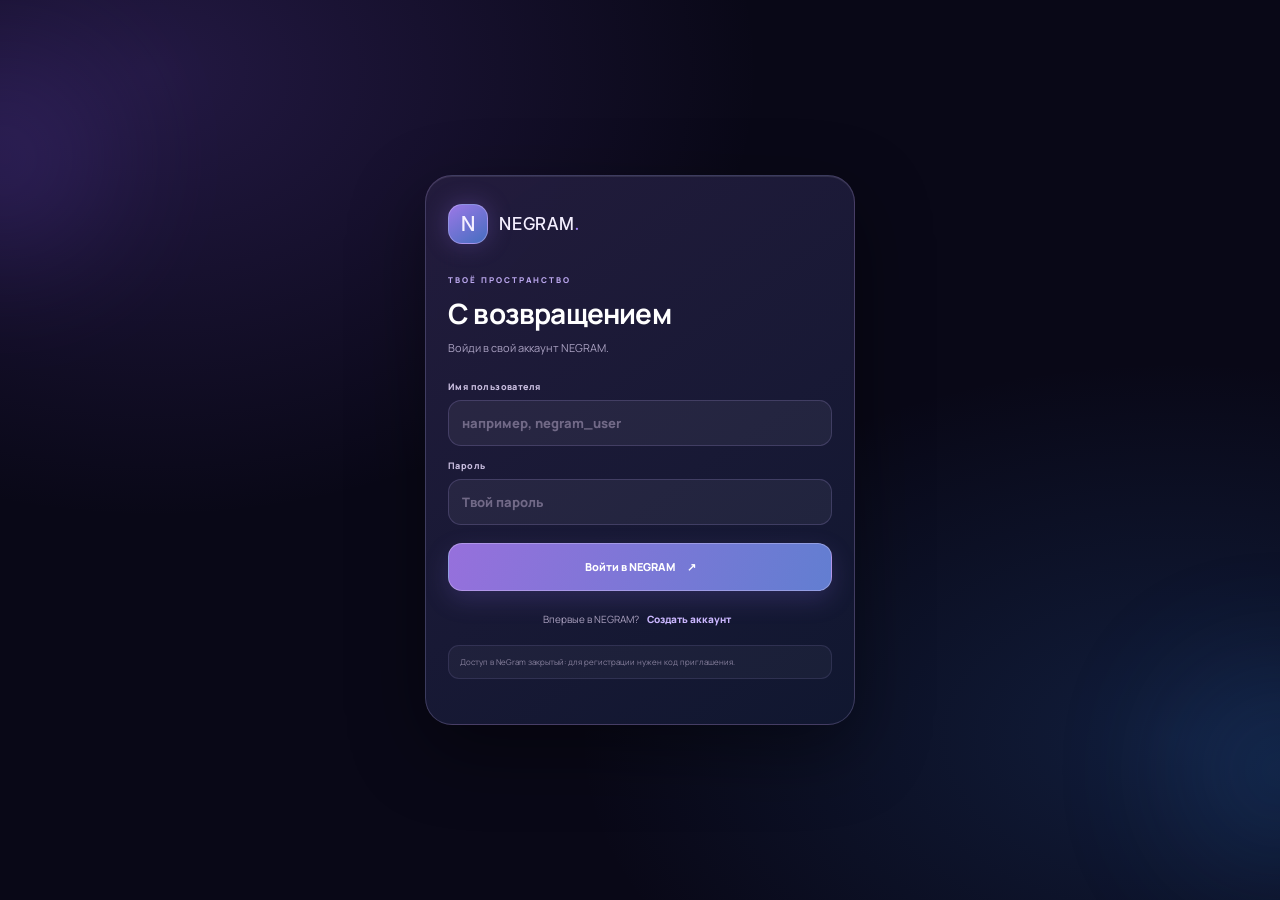
==== index.html @ ee0e38f4 "Add files via upload" ====
<!doctype html>
<html lang="ru">
<head>
  <meta charset="utf-8">
  <meta name="viewport" content="width=device-width,initial-scale=1,viewport-fit=cover">
  <meta name="theme-color" content="#090817">
  <meta name="apple-mobile-web-app-capable" content="yes">
  <meta name="apple-mobile-web-app-status-bar-style" content="black-translucent">
  <meta name="apple-mobile-web-app-title" content="NEGRAM">
  <meta name="description" content="NEGRAM — твоё пространство для общения">
  <link rel="manifest" href="manifest.json">
  <link rel="icon" href="icon.svg" type="image/svg+xml">
  <link rel="apple-touch-icon" href="apple-touch-icon.png">
  <link rel="stylesheet" href="style.css">
  <title>NEGRAM</title>
</head>
<body>
  <div class="ambient ambient-one"></div><div class="ambient ambient-two"></div>
  <section class="auth-screen" id="auth-screen" aria-label="Вход в NEGRAM">
    <div class="auth-glow auth-glow-a"></div><div class="auth-glow auth-glow-b"></div>
    <div class="auth-card">
      <div class="auth-brand"><span class="auth-brand-mark">N</span><span>NEGRAM<span class="brand-dot">.</span></span></div>
      <p class="eyebrow">ТВОЁ ПРОСТРАНСТВО</p>
      <h1 id="auth-title">С возвращением</h1>
      <p class="auth-subtitle" id="auth-subtitle">Войди в свой аккаунт NEGRAM.</p>
      <form id="login-form" class="auth-form">
        <label>Имя пользователя<input id="login-username" autocomplete="username" autocapitalize="none" placeholder="например, negram_user" required></label>
        <label>Пароль<input id="login-password" type="password" autocomplete="current-password" placeholder="Твой пароль" required></label>
        <button class="auth-submit" type="submit">Войти в NEGRAM <span>↗</span></button>
      </form>
      <form id="register-form" class="auth-form" hidden>
        <label>Как тебя называть<input id="register-name" maxlength="32" autocomplete="name" placeholder="Имя" required></label>
        <label>Имя пользователя<input id="register-username" maxlength="24" autocomplete="username" autocapitalize="none" placeholder="латиница, цифры и _" required></label>
        <label>Придумай пароль<input id="register-password" type="password" minlength="8" autocomplete="new-password" placeholder="Минимум 8 символов" required></label>
        <label>Код приглашения<input id="register-invite" type="password" autocomplete="off" placeholder="Код от администратора" required></label>
        <button class="auth-submit" type="submit">Создать аккаунт <span>✦</span></button>
      </form>
      <p class="auth-switch" id="auth-switch-text">Впервые в NEGRAM? <button type="button" id="show-register">Создать аккаунт</button></p>
      <p class="auth-local-note">Доступ в NeGram закрытый: для регистрации нужен код приглашения.</p>
      <p class="auth-error" id="auth-error" role="alert" aria-live="polite"></p>
    </div>
  </section>
  <div class="app-shell">
    <header class="topbar">
      <button class="brand" data-page="chats" aria-label="На главную">
        <span class="brand-mark"><svg viewBox="0 0 40 40" aria-hidden="true"><path d="M20.5 10.2c-1.8-3.2-.2-6.1 3.2-7.1-.2 3.2-1.1 5.5-3.2 7.1Z"/><path d="M21 11.5c-5.7-4.2-13.1-.5-13.1 8.1 0 8.1 5.3 16 11.1 16 2.1 0 3.1-1.3 5.2-1.3s3.1 1.3 5.1 1.3c5.7 0 10.4-8.2 10.4-15.5 0-7.7-6.3-11.9-12.4-8.9-2.2 1.1-3.8 1.2-6.3.3Z" transform="translate(-2 -1) scale(.95)"/></svg></span>
        <span class="brand-word">NEGRAM<span class="brand-dot">.</span></span>
      </button>
      <div class="top-actions"><span class="demo-label"><i></i> ЛИЧНОЕ ПРОСТРАНСТВО</span><button class="avatar-mini" data-page="profile" aria-label="Профиль">У</button></div>
    </header>

    <main id="main-content">
      <section class="page active" id="page-chats">
        <div class="page-heading"><div><p class="eyebrow">ТВОЁ ПРОСТРАНСТВО</p><h1>Сообщения<span class="heading-spark">✦</span></h1><p class="subheading">Твои разговоры. Твои правила.</p></div><button class="icon-button" id="new-chat" aria-label="Новый чат">＋</button></div>
        <div class="search-wrap"><span>⌕</span><input id="search-input" type="search" placeholder="Поиск по чатам" autocomplete="off"></div>
        <div class="section-line"><span>ЗАКРЕПЛЁННОЕ</span><span class="line"></span><span class="tiny-count">02</span></div>
        <button class="chat-card" id="open-demo-chat">
          <div class="chat-avatar avatar-orbit"><span>✦</span><b class="online-dot"></b></div>
          <div class="chat-info"><div class="chat-title-row"><strong>Тестовый чат</strong><time id="last-time">сейчас</time></div><p id="last-preview">Здесь появятся твои сообщения</p><div class="chat-meta"><span class="secure-mark">◇ ЛОКАЛЬНЫЙ ЧАТ</span><span class="unread-pill">DEMO</span></div></div>
          <span class="chevron">›</span>
        </button>
        <button class="chat-card second-chat" id="open-demo-chat-2"><div class="chat-avatar avatar-orbit second-avatar"><span>✧</span><b class="online-dot"></b></div><div class="chat-info"><div class="chat-title-row"><strong>Тестовый чат 2</strong><time id="last-time-2">сейчас</time></div><p id="last-preview-2">Чат для проверки пересылки</p><div class="chat-meta"><span class="secure-mark">◇ ЛОКАЛЬНЫЙ ЧАТ</span><span class="unread-pill">DEMO 02</span></div></div><span class="chevron">›</span></button>
        <div class="empty-space"><div class="empty-orb"><span>✧</span></div><h3>Твоё пространство начинается здесь</h3><p>Здесь два тестовых диалога. Проверь сообщения и пересылку между ними.</p><button class="text-action" id="empty-open">Открыть тестовый чат <span>↗</span></button></div>
      </section>

      <section class="page" id="page-chat">
        <div class="chat-top"><button class="back-button" data-page="chats">‹</button><div class="chat-avatar small avatar-orbit"><span>✦</span><b class="online-dot"></b></div><div class="chat-top-info"><strong>Тестовый чат</strong><span><i class="online-dot tiny"></i> только на этом устройстве</span></div><button class="composer-tool ai-chat-button" id="ne-ai-button" type="button">NE AI</button><button class="icon-button small-icon" id="chat-options">•••</button></div>
        <div class="chat-notice"><span>◇</span> Это личное демо. Сообщения сохраняются только на этом iPhone.</div>
        <div class="messages-area" id="messages-area"><div class="day-divider"><span>СЕГОДНЯ</span></div><div class="welcome-message"><div class="welcome-symbol">N</div><strong>Добро пожаловать в NEGRAM</strong><p>Это твой тестовый чат. Напиши что-нибудь внизу — сообщение появится здесь.</p></div></div>
        <div class="inline-sticker-tray" id="inline-sticker-tray" hidden><div class="inline-tray-head"><strong>Стикеры NEGRAM</strong><button type="button" id="open-sticker-gallery">Все стикеры ↗</button></div><div class="inline-sticker-list" id="inline-sticker-list"></div></div>
        <div class="voice-tools" id="voice-tools" hidden><div class="voice-tool-title">ГОЛОСОВОЙ ЭФФЕКТ</div><div class="voice-presets"><button type="button" class="voice-preset active" data-voice="autotune">✨ AutoTune Pop</button><button type="button" class="voice-preset" data-voice="natural">Естественный</button><button type="button" class="voice-preset" data-voice="deep">Deep</button><button type="button" class="voice-preset" data-voice="robot">Robot</button></div><small>AutoTune Pop — демонстрационный эффект обработки голоса.</small></div>
        <form class="composer" id="message-form"><button type="button" class="attach-button" id="attach-button" aria-label="Фото или видео">＋</button><input id="media-input" type="file" accept="image/*,video/*" multiple hidden><button type="button" class="composer-tool" id="sticker-toggle" aria-label="Стикеры">✧</button><input id="message-input" maxlength="1000" placeholder="Сообщение…" autocomplete="off"><button type="button" class="composer-tool video-circle-button" id="video-circle-button" aria-label="Записать видеокружок">◉</button><button type="button" class="composer-tool mic-tool" id="voice-button" aria-label="Записать голосовое">●</button><button class="send-button" type="submit" aria-label="Отправить">↑</button></form>
      </section>

      <section class="page" id="page-profile">
        <div class="page-heading"><div><p class="eyebrow">ТВОЯ ЛИЧНОСТЬ</p><h1>Профиль</h1><p class="subheading">Твоё имя. Твои правила.</p></div><button class="icon-button" data-page="settings">⚙</button></div>
        <div class="profile-card"><div class="profile-cover" id="profile-cover"><div class="cover-orbit orbit-a"></div><div class="cover-orbit orbit-b"></div><span class="cover-word">NEGRAM</span></div><div class="profile-main"><div class="profile-avatar" id="profile-avatar">У<span class="avatar-glint"></span></div><div class="profile-name-row"><div><h2 id="profile-display-name">Пользователь</h2><p id="profile-username">@the_ugly_smile</p></div><span class="profile-badge">✦ OWNER</span></div><p class="profile-bio">Моё пространство. Мои правила.</p><div class="profile-stats"><div><strong>01</strong><span>ДИАЛОГ</span></div><div><strong>∞</strong><span>ИДЕИ</span></div><div><strong>01</strong><span>УСТРОЙСТВО</span></div></div></div></div>
        <div class="section-line"><span>АККАУНТ</span><span class="line"></span></div>
        <div class="profile-edit-card">
          <div class="profile-edit-head"><strong>Оформление профиля</strong><small>Фото и обложка твоего пространства</small></div>
          <div class="profile-edit-actions"><button type="button" id="change-avatar">Изменить фото профиля</button><button type="button" id="change-cover">Изменить обложку</button></div>
          <input type="file" id="avatar-file" accept="image/*" hidden><input type="file" id="cover-file" accept="image/*" hidden>
        </div>
        <div class="settings-list"><button class="setting-row" data-page="settings"><span class="setting-icon violet">◈</span><span><strong>Настройки профиля</strong><small>Имя, описание и оформление</small></span><b>›</b></button><button class="setting-row" data-page="bubbles"><span class="setting-icon blue">▱</span><span><strong>Пузыри сообщений</strong><small>Выбери стиль переписки</small></span><b>›</b></button></div>
        <button class="premium-shortcut" data-page="premium"><span class="premium-shortcut-icon">✦</span><span><strong>NEGRAM Premium</strong><small>Эксклюзивное оформление и возможности</small></span><b>›</b></button>
      </section>

      <section class="page" id="page-stickers">
        <div class="page-heading"><div><p class="eyebrow">ЭМОЦИИ БЕЗ СЛОВ</p><h1>NEGRAM эмоции</h1><p class="subheading">Наши собственные живые персонажи.</p></div><span class="sticker-count">01 / 08</span></div>
        <div class="sticker-feature sticker-feature-live"><div class="sticker-feature-orb"><span class="feature-spark">✦</span><span class="feature-face">N</span></div><div><span class="eyebrow">NEGRAM STUDIO · SERIES 01</span><h2>Маленькие эмоции. Большой характер.</h2><p>Нажми на стикер, чтобы отправить его в тестовый чат. Это оригинальные персонажи NEGRAM.</p></div></div>
        <div class="sticker-toolbar"><span>КОЛЛЕКЦИЯ · 20 СТИКЕРОВ</span><span class="live-indicator"><i></i> АНИМАЦИЯ</span></div>
        <div class="sticker-collection" id="sticker-collection">
          <button class="sticker-card" data-sticker="pulse"><span class="sticker-art art-pulse"><svg viewBox="0 0 120 120" aria-hidden="true"><defs><radialGradient id="gPulse" cx="32%" cy="24%"><stop stop-color="#f4eaff"/><stop offset=".35" stop-color="#bd9aff"/><stop offset="1" stop-color="#6245d7"/></radialGradient></defs><circle cx="60" cy="61" r="43" fill="url(#gPulse)"/><path d="M28 48Q38 17 72 22" fill="none" stroke="#fff" stroke-opacity=".65" stroke-width="5" stroke-linecap="round"/><ellipse cx="46" cy="58" rx="5" ry="7" fill="#211743"/><ellipse cx="74" cy="58" rx="5" ry="7" fill="#211743"/><path d="M47 76Q60 88 74 75" fill="none" stroke="#34205e" stroke-width="4" stroke-linecap="round"/><path d="M20 32l5-8m70 11 7-6" stroke="#d8c4ff" stroke-width="3" stroke-linecap="round"/></svg></span><strong>Пульс</strong><small>Радость</small></button>
          <button class="sticker-card" data-sticker="wisp"><span class="sticker-art art-wisp"><svg viewBox="0 0 120 120" aria-hidden="true"><defs><linearGradient id="gWisp" x2=".9" y2="1"><stop stop-color="#fff"/><stop offset=".55" stop-color="#c9c2ff"/><stop offset="1" stop-color="#7b8eff"/></linearGradient></defs><path d="M60 18C38 18 27 37 29 62l-4 28q10-8 18 0 9-11 18 0 9-11 18 0 8-8 16 0l-4-28C93 37 82 18 60 18Z" fill="url(#gWisp)" stroke="#fff" stroke-opacity=".8" stroke-width="2"/><ellipse cx="48" cy="58" rx="4" ry="7" fill="#35305d"/><ellipse cx="71" cy="58" rx="4" ry="7" fill="#35305d"/><path d="M51 72q9 8 18 0" fill="none" stroke="#625a9b" stroke-width="3" stroke-linecap="round"/><circle cx="90" cy="28" r="5" fill="#b7a5ff"/></svg></span><strong>Висп</strong><small>Привет</small></button>
          <button class="sticker-card" data-sticker="prism"><span class="sticker-art art-prism"><svg viewBox="0 0 120 120" aria-hidden="true"><defs><linearGradient id="gPrism" x1="0" y1="0" x2="1" y2="1"><stop stop-color="#f5edff"/><stop offset=".4" stop-color="#a98cff"/><stop offset="1" stop-color="#4c8fe8"/></linearGradient></defs><path d="M60 12 98 42 84 91 36 98 17 51Z" fill="url(#gPrism)" stroke="#fff" stroke-opacity=".75" stroke-width="2"/><path d="m60 12 2 77M17 51l45 38 36-47M36 98l26-9" fill="none" stroke="#fff" stroke-opacity=".45" stroke-width="2"/><circle cx="48" cy="57" r="3.5" fill="#28214b"/><circle cx="71" cy="57" r="3.5" fill="#28214b"/><path d="M52 71q8 7 16 0" fill="none" stroke="#3a2c70" stroke-width="3" stroke-linecap="round"/></svg></span><strong>Призма</strong><small>Вау!</small></button>
          <button class="sticker-card" data-sticker="orbit"><span class="sticker-art art-orbit"><svg viewBox="0 0 120 120" aria-hidden="true"><defs><radialGradient id="gOrbit"><stop stop-color="#9eeaff"/><stop offset=".7" stop-color="#477fe0"/><stop offset="1" stop-color="#293a92"/></radialGradient></defs><ellipse cx="60" cy="62" rx="51" ry="19" transform="rotate(-27 60 62)" fill="none" stroke="#c4eaff" stroke-width="5"/><circle cx="60" cy="60" r="31" fill="url(#gOrbit)"/><ellipse cx="49" cy="58" rx="5" ry="7" fill="#102653"/><ellipse cx="70" cy="58" rx="5" ry="7" fill="#102653"/><path d="M49 73q11 9 22 0" fill="none" stroke="#102653" stroke-width="3.5" stroke-linecap="round"/><circle cx="98" cy="31" r="5" fill="#e1f7ff"/></svg></span><strong>Орбит</strong><small>Космос</small></button>
          <button class="sticker-card" data-sticker="heart"><span class="sticker-art art-heart"><svg viewBox="0 0 120 120" aria-hidden="true"><defs><linearGradient id="gHeart" x1="0" y1="0" x2=".9" y2="1"><stop stop-color="#ffd9f1"/><stop offset=".5" stop-color="#f28bc9"/><stop offset="1" stop-color="#9d54ce"/></linearGradient></defs><path d="M60 98S15 69 19 42C23 17 51 18 60 39 72 15 100 21 102 44c2 25-42 54-42 54Z" fill="url(#gHeart)" stroke="#ffe9f8" stroke-width="2"/><ellipse cx="47" cy="54" rx="4" ry="6" fill="#58224f"/><ellipse cx="72" cy="54" rx="4" ry="6" fill="#58224f"/><path d="M51 68q9 8 18 0" fill="none" stroke="#7b2c69" stroke-width="3" stroke-linecap="round"/><path d="m30 25 4-7m55 7 5-7" stroke="#ffe7f6" stroke-width="3" stroke-linecap="round"/></svg></span><strong>Люми</strong><small>Люблю</small></button>
          <button class="sticker-card" data-sticker="alien"><span class="sticker-art art-alien"><svg viewBox="0 0 120 120" aria-hidden="true"><defs><linearGradient id="gAlien" x2=".9" y2="1"><stop stop-color="#d8ffcc"/><stop offset=".55" stop-color="#76d9b5"/><stop offset="1" stop-color="#398eaa"/></linearGradient></defs><path d="M60 15C34 15 23 36 29 70c4 23 18 35 31 35s28-13 32-35C98 36 86 15 60 15Z" fill="url(#gAlien)" stroke="#d9fff0" stroke-width="2"/><ellipse cx="45" cy="58" rx="9" ry="13" transform="rotate(18 45 58)" fill="#183b4a"/><ellipse cx="75" cy="58" rx="9" ry="13" transform="rotate(-18 75 58)" fill="#183b4a"/><circle cx="48" cy="54" r="3" fill="#fff"/><circle cx="78" cy="54" r="3" fill="#fff"/><path d="M52 82q8 5 16 0" fill="none" stroke="#236b72" stroke-width="3" stroke-linecap="round"/><path d="M31 28 20 17m69 11 11-11" stroke="#9bf1d5" stroke-width="4" stroke-linecap="round"/></svg></span><strong>Зип</strong><small>Удивление</small></button>
          <button class="sticker-card" data-sticker="moon"><span class="sticker-art art-moon"><svg viewBox="0 0 120 120" aria-hidden="true"><defs><linearGradient id="gMoon" x2=".8" y2="1"><stop stop-color="#fff4c8"/><stop offset=".65" stop-color="#d6baff"/><stop offset="1" stop-color="#8272d5"/></linearGradient></defs><path d="M84 19C54 26 43 59 58 82c9 14 25 20 42 15C85 117 46 111 29 83 8 49 35 10 70 13c5 0 10 2 14 6Z" fill="url(#gMoon)"/><circle cx="60" cy="58" r="3" fill="#534477"/><circle cx="75" cy="58" r="3" fill="#534477"/><path d="M62 70q7 5 13 0" fill="none" stroke="#6d5a91" stroke-width="3" stroke-linecap="round"/><path d="m25 26 3-7m-9 16-7-3" stroke="#fff0bd" stroke-width="3" stroke-linecap="round"/></svg></span><strong>Луна</strong><small>Спокойствие</small></button>
          <button class="sticker-card" data-sticker="spark"><span class="sticker-art art-spark"><svg viewBox="0 0 120 120" aria-hidden="true"><defs><linearGradient id="gSpark" x2=".8" y2="1"><stop stop-color="#fff5bc"/><stop offset=".45" stop-color="#ffc66f"/><stop offset="1" stop-color="#ff7fba"/></linearGradient></defs><path d="M60 8 72 43 108 31 84 60 108 88 72 77 60 112 48 77 12 88 36 60 12 31 48 43Z" fill="url(#gSpark)" stroke="#fff0d6" stroke-width="2"/><circle cx="49" cy="57" r="3.5" fill="#70416c"/><circle cx="71" cy="57" r="3.5" fill="#70416c"/><path d="M51 70q9 8 18 0" fill="none" stroke="#8c4c69" stroke-width="3" stroke-linecap="round"/></svg></span><strong>Искра</strong><small>Ура!</small></button>
          <button class="sticker-card extra-sticker" data-sticker="fox"><span class="sticker-art extra-art fox-art">🦊</span><strong>Фокс</strong><small>Хитрость</small></button>
          <button class="sticker-card extra-sticker" data-sticker="cat"><span class="sticker-art extra-art cat-art">🐈‍⬛</span><strong>Нокс</strong><small>Настроение</small></button>
          <button class="sticker-card extra-sticker" data-sticker="dragon"><span class="sticker-art extra-art dragon-art">🐉</span><strong>Драко</strong><small>Огонь</small></button>
          <button class="sticker-card extra-sticker" data-sticker="robot"><span class="sticker-art extra-art robot-art">🤖</span><strong>Бип</strong><small>Загрузка</small></button>
          <button class="sticker-card extra-sticker" data-sticker="capy"> <span class="sticker-art extra-art capy-art">🦫</span><strong>Капи</strong><small>Спокойствие</small></button>
          <button class="sticker-card extra-sticker" data-sticker="frog"><span class="sticker-art extra-art frog-art">🐸</span><strong>Квак</strong><small>Окей</small></button>
          <button class="sticker-card extra-sticker" data-sticker="penguin"><span class="sticker-art extra-art penguin-art">🐧</span><strong>Пин</strong><small>Холодок</small></button>
          <button class="sticker-card extra-sticker" data-sticker="rocket"><span class="sticker-art extra-art rocket-art">🚀</span><strong>Рокет</strong><small>Погнали</small></button>
          <button class="sticker-card extra-sticker" data-sticker="planet"><span class="sticker-art extra-art planet-art">🪐</span><strong>Сатурн</strong><small>Орбита</small></button>
          <button class="sticker-card extra-sticker" data-sticker="mushroom"><span class="sticker-art extra-art mushroom-art">🍄</span><strong>Шрум</strong><small>Магия</small></button>
          <button class="sticker-card extra-sticker" data-sticker="lightning"><span class="sticker-art extra-art lightning-art">⚡</span><strong>Заряд</strong><small>Энергия</small></button>
          <button class="sticker-card extra-sticker" data-sticker="trophy"><span class="sticker-art extra-art trophy-art">🏆</span><strong>Топ</strong><small>Победа</small></button>

        </div>
        <p class="sticker-hint">Нажми на персонажа — он отправится в твой тестовый чат. Анимация работает прямо в NEGRAM.</p>
        <div class="sticker-studio-card"><div><span class="eyebrow">NEGRAM STICKER LAB · PREMIUM</span><h2>Создай свой стикер</h2><p>Загрузи фото, добавь подпись и сохрани в личную коллекцию.</p></div><button class="studio-add" id="studio-add">＋ Добавить</button><input id="sticker-photo-input" type="file" accept="image/*" hidden><div class="sticker-editor" id="sticker-editor" hidden><img id="sticker-source-preview" alt="Предпросмотр стикера"><input id="sticker-caption" maxlength="28" placeholder="Текст на стикере"><div class="editor-actions"><button id="sticker-cancel" type="button">Отмена</button><button id="sticker-save" type="button">Сохранить</button></div></div><div class="my-stickers" id="my-stickers"><span class="my-stickers-empty">Твои стикеры появятся здесь</span></div></div>
      </section>

      <section class="page" id="page-bubbles">
        <div class="page-heading"><div><p class="eyebrow">ПЕРСОНАЛИЗАЦИЯ</p><h1>Пузыри</h1><p class="subheading">Выбери настроение переписки.</p></div><button class="icon-button" data-page="profile">‹</button></div>
        <div class="bubble-preview"><span class="preview-label">ПРЕДПРОСМОТР</span><div class="preview-bubble incoming">Привет! Это NEGRAM ✦</div><div class="preview-bubble outgoing" id="bubble-preview-out">Выглядит отлично!</div><span class="preview-time">19:42 · прочитано</span></div>
        <div class="section-line"><span>СТИЛЬ СООБЩЕНИЙ</span><span class="line"></span></div>
        <div class="bubble-options" id="bubble-options">
          <button class="bubble-option selected" data-style="glass"><span class="bubble-swatch swatch-glass"></span><span><strong>Crystal Glass</strong><small>Стеклянный блеск</small></span><i>✓</i></button>
          <button class="bubble-option" data-style="violet"><span class="bubble-swatch swatch-violet"></span><span><strong>Violet Dream</strong><small>Мягкий фиолетовый</small></span><i>✓</i></button>
          <button class="bubble-option" data-style="blue"><span class="bubble-swatch swatch-blue"></span><span><strong>Blue Chrome</strong><small>Холодный синий</small></span><i>✓</i></button>
          <button class="bubble-option" data-style="dark"><span class="bubble-swatch swatch-dark"></span><span><strong>Midnight</strong><small>Тёмный минимализм</small></span><i>✓</i></button>
          <button class="bubble-option" data-style="holo"><span class="bubble-swatch swatch-holo"></span><span><strong>Hologram</strong><small>Переливающийся голографик</small></span><i>✓</i></button>
          <button class="bubble-option" data-style="chrome"><span class="bubble-swatch swatch-chrome"></span><span><strong>Liquid Chrome</strong><small>Жидкий серебристый металл</small></span><i>✓</i></button>
          <button class="bubble-option" data-style="neon"><span class="bubble-swatch swatch-neon"></span><span><strong>Neon Pulse</strong><small>Яркое неоновое свечение</small></span><i>✓</i></button>
          <button class="bubble-option" data-style="rose"><span class="bubble-swatch swatch-rose"></span><span><strong>Rose Quartz</strong><small>Розовый кристалл</small></span><i>✓</i></button>
          <button class="bubble-option" data-style="mint"><span class="bubble-swatch swatch-mint"></span><span><strong>Mint Ice</strong><small>Холодная мятная глубина</small></span><i>✓</i></button>
          <button class="bubble-option" data-style="sunset"><span class="bubble-swatch swatch-sunset"></span><span><strong>Solar Flare</strong><small>Тёплый закатный градиент</small></span><i>✓</i></button>
          <button class="bubble-option" data-style="carbon"><span class="bubble-swatch swatch-carbon"></span><span><strong>Carbon</strong><small>Графитовый минимализм</small></span><i>✓</i></button>
          <button class="bubble-option" data-style="crystal"><span class="bubble-swatch swatch-crystal"></span><span><strong>Prism Crystal</strong><small>Гранёный фиолетово-синий кристалл</small></span><i>✓</i></button>
        </div>
      </section>

      <section class="page" id="page-themes">
        <div class="page-heading"><div><p class="eyebrow">АТМОСФЕРА NEGRAM</p><h1>Темы</h1><p class="subheading">Меняй настроение всего приложения.</p></div><button class="icon-button" data-page="settings">‹</button></div>
        <div class="theme-grid">
          <button class="theme-option selected" data-theme="nebula"><span class="theme-art theme-nebula"><i></i><b></b></span><strong>Nebula</strong><small>Фирменная фиолетово-синяя</small><em>✓</em></button>
          <button class="theme-option" data-theme="deep"><span class="theme-art theme-deep"><i></i><b></b></span><strong>Deep Space</strong><small>Глубокий ночной космос</small><em>✓</em></button>
          <button class="theme-option" data-theme="aurora"><span class="theme-art theme-aurora"><i></i><b></b></span><strong>Aurora</strong><small>Северное сияние</small><em>✓</em></button>
          <button class="theme-option" data-theme="platinum"><span class="theme-art theme-platinum"><i></i><b></b></span><strong>Platinum</strong><small>Холодный хром</small><em>✓</em></button>
          <button class="theme-option" data-theme="rose"><span class="theme-art theme-rose"><i></i><b></b></span><strong>Rose Nebula</strong><small>Розово-лиловая дымка</small><em>✓</em></button>
        </div>
      </section>

      <section class="page" id="page-premium">
        <div class="page-heading"><div><p class="eyebrow">БОЛЬШЕ ВОЗМОЖНОСТЕЙ</p><h1>NEGRAM <span class="premium-word">PREMIUM</span></h1><p class="subheading">Расширь своё пространство.</p></div><button class="icon-button" data-page="profile">‹</button></div>
        <div class="premium-hero"><div class="premium-orb">✦</div><span class="premium-kicker">NEGRAM MEMBERSHIP</span><h2>Твой стиль.<br>Без ограничений.</h2><p>Больше персонализации и эксклюзивных возможностей в одном пространстве.</p><div class="premium-shine"></div></div>
        <div class="premium-status-row"><span id="premium-status">PREMIUM НЕ ПОДКЛЮЧЁН</span><span class="premium-status-dot"></span></div>
        <div class="premium-benefits">
          <div><span>✦</span><section><strong>Эксклюзивные темы</strong><small>Особые цветовые сочетания и эффекты</small></section></div>
          <div><span>◈</span><section><strong>Расширенные пузыри</strong><small>Дополнительные стили сообщений</small></section></div>
          <div><span>✧</span><section><strong>NEGRAM Studio</strong><small>Создание и оформление стикеров</small></section></div>
          <div><span>⌁</span><section><strong>Оформление профиля</strong><small>Обложки, акценты и детали профиля</small></section></div>
          <div><span>AI</span><section><strong>NEGRAM AI</strong><small>Умные функции в будущих версиях</small></section></div>
        </div>
        <div class="premium-code-card"><span class="eyebrow">ЕСТЬ КОД?</span><h3>Активировать Premium</h3><p>Введи тестовый код, чтобы проверить экран активации. Реальные платёжные коды пока не выпускаются.</p><div class="premium-code-row"><input id="premium-code-input" type="text" placeholder="NEGRAM-••••-••••" autocapitalize="characters"><button type="button" id="activate-premium-code">Применить</button></div><small id="premium-code-result" aria-live="polite"></small></div>
        <div class="premium-price-card"><span class="eyebrow">ПЛАН ПОДПИСКИ</span><div class="price-line"><strong>10 ₽</strong><span>/ 6 месяцев</span></div><p>Предварительная цена из концепции NEGRAM. Реальное оформление подписки пока не подключено.</p><button class="premium-cta" id="premium-demo-toggle">Включить демо Premium</button><small class="premium-disclaimer">Демонстрационный режим ничего не покупает и не списывает деньги.</small></div>
        <p class="owner-note">OWNER • Для владельца NEGRAM предусмотрен бессрочный Premium. Статус пока отображается как концепция, без проверки аккаунта.</p>
      </section>

      <section class="page" id="page-settings">
        <div class="page-heading"><div><p class="eyebrow">ВСЁ ПОД КОНТРОЛЕМ</p><h1>Настройки</h1><p class="subheading">Настрой NEGRAM под себя.</p></div></div>
        <div class="settings-group"><span class="group-label">ВНЕШНИЙ ВИД</span><button class="setting-row" data-page="bubbles"><span class="setting-icon violet">▱</span><span><strong>Пузыри сообщений</strong><small>Стиль и внешний вид</small></span><b>›</b></button><button class="setting-row" id="theme-toggle"><span class="setting-icon blue">☼</span><span><strong>Свечение интерфейса</strong><small>Мягкие акценты NEGRAM</small></span><span class="toggle on" id="glow-toggle"></span></button></div>
        <div class="settings-group"><span class="group-label">ПЕРСОНАЛИЗАЦИЯ</span><button class="setting-row" data-page="themes"><span class="setting-icon violet">✧</span><span><strong>Темы оформления</strong><small>Цвета и атмосфера приложения</small></span><b>›</b></button><button class="setting-row" data-page="premium"><span class="setting-icon silver">✦</span><span><strong>NEGRAM Premium</strong><small>Подписка и дополнительные возможности</small></span><b>›</b></button></div>
        <div class="settings-group"><span class="group-label">АККАУНТ</span><button class="setting-row" id="switch-account"><span class="setting-icon violet">⇄</span><span><strong>Сменить аккаунт</strong><small>Выйти или войти под другим профилем</small></span><b>›</b></button></div><div class="settings-group"><span class="group-label">ПРИЛОЖЕНИЕ</span><button class="setting-row" id="install-help"><span class="setting-icon pink">⌂</span><span><strong>Установка на iPhone</strong><small>Добавить NEGRAM на экран «Домой»</small></span><b>›</b></button><button class="setting-row" id="about-button"><span class="setting-icon silver">✦</span><span><strong>О NEGRAM</strong><small>Версия 0.7 · тестовая сборка</small></span><b>›</b></button></div>
        <p class="settings-foot">NEGRAM <span>•</span> ТВОЁ ПРОСТРАНСТВО</p>
      </section>
    </main>

    <nav class="bottom-nav" aria-label="Основная навигация"><button class="nav-item active" data-page="chats"><span class="nav-icon">▤</span><span>Чаты</span></button><button class="nav-item" data-page="stickers"><span class="nav-icon">✧</span><span>Стикеры</span></button><button class="nav-item nav-center" data-page="chat"><span class="center-orb">N</span><span>NEGRAM</span></button><button class="nav-item" data-page="bubbles"><span class="nav-icon">▱</span><span>Пузыри</span></button><button class="nav-item" data-page="profile"><span class="nav-icon">◉</span><span>Профиль</span></button></nav>
  </div>
  <div class="toast" id="toast" role="status"></div>
  <script src="app.js"></script>
</body>
</html>
---- style.css ----
@import url('https://fonts.googleapis.com/css2?family=Manrope:wght@400;500;600;700;800&display=swap');
:root{--bg:#090817;--panel:rgba(25,22,49,.76);--panel2:rgba(33,29,62,.7);--line:rgba(196,183,255,.13);--text:#f5f1ff;--muted:#938cae;--purple:#a98cff;--blue:#6d9cff;--pink:#d5a4ff;--safe-bottom:env(safe-area-inset-bottom,0px);font-family:Manrope,-apple-system,BlinkMacSystemFont,"Segoe UI",sans-serif;color:var(--text);color-scheme:dark}*{box-sizing:border-box}html,body{margin:0;min-height:100%;background:var(--bg)}body{min-height:100dvh;overflow-x:hidden;background:radial-gradient(ellipse at 10% 0%,rgba(105,73,190,.18),transparent 36%),radial-gradient(ellipse at 95% 48%,rgba(52,94,184,.12),transparent 32%),#090817}button,input{font:inherit}button{color:inherit}.ambient{position:fixed;border-radius:50%;filter:blur(75px);pointer-events:none;z-index:0;opacity:.22}.ambient-one{width:210px;height:210px;background:#7a4bff;top:18%;left:-140px}.ambient-two{width:230px;height:230px;background:#326bdb;right:-170px;bottom:10%}.app-shell{position:relative;z-index:1;width:min(100%,760px);min-height:100dvh;margin:auto;padding:0 20px calc(94px + var(--safe-bottom));}.topbar{height:76px;display:flex;align-items:center;justify-content:space-between;border-bottom:1px solid rgba(201,190,255,.08)}.brand{display:flex;align-items:center;gap:10px;background:none;border:0;padding:0}.brand-mark{width:34px;height:34px;border-radius:12px;display:grid;place-items:center;background:linear-gradient(145deg,rgba(178,151,255,.25),rgba(65,102,199,.12));border:1px solid rgba(208,193,255,.35);box-shadow:0 0 24px rgba(132,99,255,.18),inset 0 1px 0 rgba(255,255,255,.2)}.brand-mark svg{width:23px;height:23px;fill:#d8cbff;filter:drop-shadow(0 0 5px #9d80ff)}.brand-word{font-size:17px;font-weight:800;letter-spacing:2.8px}.brand-dot{color:#a98cff}.top-actions{display:flex;align-items:center;gap:12px}.demo-label{font-size:8px;letter-spacing:1.3px;color:#a9a0c4;font-weight:800}.demo-label i,.online-dot{display:inline-block;width:6px;height:6px;background:#8ddeb9;border-radius:50%;box-shadow:0 0 9px #72d6a5;margin-right:5px}.avatar-mini{width:34px;height:34px;border-radius:12px;border:1px solid rgba(193,169,255,.5);background:linear-gradient(145deg,#8261d5,#354a9c);font-weight:800}.page{display:none;padding-top:31px;animation:pageIn .28s ease}.page.active{display:block}@keyframes pageIn{from{opacity:0;transform:translateY(7px)}to{opacity:1;transform:translateY(0)}}.page-heading{display:flex;justify-content:space-between;align-items:center;margin-bottom:24px}.eyebrow{font-size:9px;letter-spacing:2.2px;font-weight:800;color:#a99bd0;margin:0 0 8px}.page h1{font-size:31px;line-height:1.15;letter-spacing:-1.3px;margin:0;font-weight:800}.heading-spark{font-size:17px;color:#b69bff;vertical-align:top;margin-left:7px}.subheading{font-size:12px;color:var(--muted);margin:8px 0 0}.icon-button{width:43px;height:43px;border-radius:15px;border:1px solid rgba(189,170,255,.22);background:linear-gradient(145deg,rgba(125,98,194,.22),rgba(51,65,121,.18));font-size:25px;color:#d9ccff;box-shadow:inset 0 1px 0 rgba(255,255,255,.1)}.search-wrap{height:48px;border-radius:15px;background:rgba(255,255,255,.045);border:1px solid var(--line);display:flex;align-items:center;padding:0 15px;gap:10px;color:#a99bcf}.search-wrap span{font-size:23px}.search-wrap input{width:100%;border:0;outline:0;background:transparent;color:var(--text);font-size:12px}.search-wrap input::placeholder{color:#77718f}.section-line{display:flex;align-items:center;gap:10px;margin:27px 0 13px;color:#8e86a8;font-size:8px;font-weight:800;letter-spacing:1.7px}.section-line .line{height:1px;flex:1;background:linear-gradient(90deg,rgba(172,150,255,.2),transparent)}.tiny-count{color:#b6a2ed}.chat-card{width:100%;display:flex;align-items:center;gap:13px;text-align:left;padding:14px;border:1px solid rgba(187,166,255,.18);border-radius:20px;background:linear-gradient(120deg,rgba(51,41,89,.7),rgba(25,35,69,.62));box-shadow:0 14px 34px rgba(0,0,0,.17),inset 0 1px 0 rgba(255,255,255,.07)}.chat-avatar{width:49px;height:49px;flex:0 0 49px;border-radius:17px;display:grid;place-items:center;position:relative;background:radial-gradient(circle at 30% 25%,#c8b6ff,#6d5cbb 45%,#263b83 100%);border:1px solid rgba(225,212,255,.5);box-shadow:0 0 22px rgba(134,105,255,.2)}.avatar-orbit span{font-size:25px;color:#fff;text-shadow:0 0 12px #fff}.chat-avatar .online-dot{position:absolute;right:-2px;bottom:0;width:10px;height:10px;border:2px solid #211b3e;margin:0}.chat-info{min-width:0;flex:1}.chat-title-row{display:flex;justify-content:space-between;align-items:center;gap:10px}.chat-title-row strong{font-size:13px}.chat-title-row time{font-size:9px;color:#8d86a7}.chat-info>p{font-size:10px;color:#a49dbb;white-space:nowrap;overflow:hidden;text-overflow:ellipsis;margin:6px 0 9px}.chat-meta{display:flex;align-items:center;justify-content:space-between}.secure-mark{font-size:7px;letter-spacing:1px;color:#a99bd0}.unread-pill{font-size:7px;letter-spacing:1px;color:#c9baff;border:1px solid rgba(174,148,255,.28);padding:4px 7px;border-radius:20px}.chevron{font-size:22px;color:#8278a3}.empty-space{text-align:center;padding:45px 24px 20px}.empty-orb{width:78px;height:78px;border-radius:27px;margin:0 auto 18px;display:grid;place-items:center;font-size:38px;color:#d5c5ff;background:radial-gradient(circle at 30% 20%,rgba(188,164,255,.32),rgba(71,77,150,.12) 65%);border:1px solid rgba(195,173,255,.23);box-shadow:0 0 48px rgba(132,99,255,.13),inset 0 1px 0 rgba(255,255,255,.14)}.empty-space h3{font-size:14px;margin:0 0 9px}.empty-space p{font-size:10px;line-height:1.8;color:#928aa9;max-width:275px;margin:0 auto}.text-action{margin-top:17px;border:0;background:none;color:#bca8ff;font-size:10px;font-weight:800}.text-action span{margin-left:6px}.bottom-nav{position:fixed;z-index:5;bottom:0;left:50%;transform:translateX(-50%);width:min(100%,760px);padding:10px 13px calc(10px + var(--safe-bottom));display:flex;justify-content:space-around;align-items:center;background:rgba(13,11,29,.88);border-top:1px solid rgba(196,178,255,.15);backdrop-filter:blur(22px);-webkit-backdrop-filter:blur(22px)}.nav-item{min-width:53px;display:flex;flex-direction:column;align-items:center;gap:4px;border:0;background:none;color:#77718f;font-size:8px;font-weight:700}.nav-icon{font-size:20px;height:23px;display:grid;place-items:center}.nav-item.active{color:#c9b7ff}.nav-item.active .nav-icon{text-shadow:0 0 13px #a98cff}.nav-center{margin-top:-23px;color:#bdaaff}.center-orb{width:43px;height:43px;border-radius:16px;display:grid;place-items:center;background:linear-gradient(145deg,#aa8bff,#4259ad);border:1px solid rgba(234,223,255,.55);box-shadow:0 0 24px rgba(140,104,255,.36),inset 0 1px 0 rgba(255,255,255,.5);font-size:18px;font-weight:800;color:white}.chat-top{display:flex;align-items:center;gap:10px;margin:-5px 0 18px}.back-button{width:35px;height:40px;background:none;border:0;color:#c8b8ff;font-size:31px}.chat-avatar.small{width:40px;height:40px;flex-basis:40px;border-radius:14px}.chat-avatar.small span{font-size:20px}.chat-top-info{flex:1;display:flex;flex-direction:column;gap:4px}.chat-top-info strong{font-size:12px}.chat-top-info>span{font-size:8px;color:#8d86a7}.online-dot.tiny{width:5px;height:5px;margin:0 4px 0 0}.small-icon{width:36px;height:36px;font-size:14px}.chat-notice{padding:10px 12px;border:1px solid rgba(169,144,255,.15);border-radius:12px;background:rgba(126,95,204,.08);color:#a59aba;font-size:9px;line-height:1.5}.chat-notice span{color:#c1aaff;margin-right:5px}.messages-area{height:calc(100dvh - 280px);min-height:260px;max-height:570px;overflow-y:auto;padding:18px 2px 15px;display:flex;flex-direction:column;gap:12px}.day-divider{text-align:center;color:#817997;font-size:8px;letter-spacing:1.4px;margin:4px 0 10px}.welcome-message{text-align:center;align-self:center;max-width:270px;margin:auto;padding:16px}.welcome-symbol{width:42px;height:42px;border-radius:15px;display:grid;place-items:center;margin:0 auto 12px;background:linear-gradient(145deg,#9475e4,#3e519c);font-weight:800;font-size:19px;box-shadow:0 0 24px rgba(144,111,255,.25)}.welcome-message strong{font-size:12px}.welcome-message p{font-size:9px;line-height:1.8;color:#9189a9}.message{max-width:82%;padding:11px 13px 8px;border-radius:16px;font-size:11px;line-height:1.55;overflow-wrap:anywhere;animation:messageIn .2s ease}.message.outgoing{align-self:flex-end;border:1px solid rgba(194,171,255,.28);background:linear-gradient(135deg,rgba(133,102,211,.68),rgba(56,77,154,.72));border-bottom-right-radius:5px;box-shadow:0 6px 20px rgba(83,68,155,.17)}.message.incoming{align-self:flex-start;border:1px solid rgba(190,179,230,.13);background:rgba(255,255,255,.07);border-bottom-left-radius:5px}.message time{display:block;text-align:right;font-size:7px;color:rgba(239,232,255,.6);margin-top:5px}@keyframes messageIn{from{opacity:0;transform:translateY(5px)}to{opacity:1;transform:translateY(0)}}.composer{display:flex;align-items:center;gap:9px;padding:9px;border-radius:18px;border:1px solid rgba(190,170,255,.2);background:rgba(30,26,55,.84);box-shadow:0 8px 30px rgba(0,0,0,.18)}.attach-button{width:33px;height:33px;border-radius:11px;border:1px solid rgba(177,155,255,.18);background:rgba(255,255,255,.05);font-size:21px;color:#bca9ff}.composer input{min-width:0;flex:1;border:0;outline:0;background:transparent;color:#fff;font-size:11px}.composer input::placeholder{color:#77718e}.send-button{width:36px;height:36px;border:0;border-radius:12px;background:linear-gradient(145deg,#b89cff,#627fda);font-size:21px;font-weight:800;box-shadow:0 0 17px rgba(150,119,255,.3)}.profile-card{border:1px solid rgba(194,174,255,.2);border-radius:23px;overflow:hidden;background:linear-gradient(145deg,rgba(41,34,75,.88),rgba(22,28,57,.82));box-shadow:0 18px 40px rgba(0,0,0,.2)}.profile-cover{height:118px;position:relative;overflow:hidden;background:radial-gradient(ellipse at 22% 30%,rgba(187,151,255,.55),transparent 38%),radial-gradient(ellipse at 80% 65%,rgba(67,111,218,.55),transparent 43%),linear-gradient(115deg,#30234f,#192c58)}.profile-cover:after{content:"";position:absolute;inset:0;background:linear-gradient(110deg,transparent 25%,rgba(255,255,255,.1) 48%,transparent 60%);transform:skewX(-18deg)}.cover-orbit{position:absolute;border:1px solid rgba(222,213,255,.24);border-radius:50%;transform:rotate(-24deg)}.orbit-a{width:250px;height:110px;right:-35px;top:20px}.orbit-b{width:190px;height:90px;right:0;top:35px}.cover-word{position:absolute;right:17px;bottom:10px;font-size:9px;letter-spacing:4px;font-weight:800;color:rgba(239,232,255,.68)}.profile-main{padding:0 18px 18px}.profile-avatar{width:67px;height:67px;margin-top:-34px;position:relative;display:grid;place-items:center;border-radius:23px;border:3px solid #292044;background:linear-gradient(145deg,#b49aff,#435db4);font-size:27px;font-weight:800;box-shadow:0 5px 20px rgba(0,0,0,.25)}.avatar-glint{position:absolute;width:9px;height:9px;border-radius:50%;background:#fff;top:9px;right:10px;box-shadow:0 0 10px #fff}.profile-name-row{display:flex;justify-content:space-between;align-items:center;margin-top:10px}.profile-name-row h2{font-size:18px;margin:0}.profile-name-row p{font-size:10px;color:#a99acb;margin:4px 0 0}.profile-badge{font-size:7px;letter-spacing:1px;color:#d4c4ff;border:1px solid rgba(190,164,255,.28);border-radius:20px;padding:6px 8px}.profile-bio{font-size:10px;color:#a39bb9;margin:14px 0 17px}.profile-stats{display:flex;border-top:1px solid rgba(201,187,255,.12);padding-top:14px}.profile-stats div{flex:1;display:flex;flex-direction:column;gap:4px}.profile-stats strong{font-size:16px}.profile-stats span{font-size:7px;letter-spacing:1px;color:#8d85a7}.settings-list,.settings-group{border:1px solid rgba(190,173,255,.13);border-radius:18px;background:rgba(29,26,52,.55);overflow:hidden}.setting-row{width:100%;display:flex;align-items:center;gap:12px;padding:13px;border:0;border-bottom:1px solid rgba(190,173,255,.09);background:transparent;text-align:left}.setting-row:last-child{border-bottom:0}.setting-icon{width:34px;height:34px;border-radius:12px;display:grid;place-items:center;font-size:17px}.setting-icon.violet{background:rgba(157,118,255,.16);color:#c4aaff}.setting-icon.blue{background:rgba(94,143,255,.15);color:#9bbaff}.setting-icon.pink{background:rgba(218,130,205,.14);color:#e8a8db}.setting-icon.silver{background:rgba(180,187,221,.12);color:#c5cbe7}.setting-row>span:nth-child(2){flex:1;display:flex;flex-direction:column;gap:4px}.setting-row strong{font-size:10px}.setting-row small{font-size:8px;color:#8f87a7}.setting-row>b{font-size:20px;color:#81789f;font-weight:400}.soon-tag{font-size:8px;letter-spacing:1px;color:#c9b5ff;border:1px solid rgba(188,160,255,.3);padding:7px 10px;border-radius:20px}.sticker-feature{display:flex;align-items:center;gap:17px;padding:20px;border-radius:21px;border:1px solid rgba(189,167,255,.2);background:radial-gradient(circle at 15% 50%,rgba(143,107,221,.24),transparent 40%),linear-gradient(120deg,rgba(48,38,83,.8),rgba(25,37,72,.8))}.sticker-glow{width:68px;height:68px;flex:0 0 68px;border-radius:22px;display:grid;place-items:center;font-size:36px;color:#e0d3ff;background:linear-gradient(145deg,rgba(193,166,255,.28),rgba(79,104,193,.25));box-shadow:0 0 30px rgba(157,122,255,.18)}.sticker-feature h2{font-size:15px;margin:0 0 7px}.sticker-feature p{font-size:9px;line-height:1.7;color:#a39ab9;margin:0}.sticker-grid{display:grid;grid-template-columns:repeat(4,1fr);gap:9px;margin-top:14px}.sticker-grid div{aspect-ratio:1;border:1px solid rgba(185,165,255,.14);border-radius:16px;background:rgba(255,255,255,.035);display:flex;flex-direction:column;align-items:center;justify-content:center;gap:7px;font-size:25px;color:#c7b5ff}.sticker-grid span{font-size:8px;color:#958cac}.bubble-preview{padding:17px;border:1px solid rgba(190,170,255,.17);border-radius:20px;background:radial-gradient(ellipse at 80% 20%,rgba(107,93,190,.15),transparent 50%),rgba(26,23,48,.65);display:flex;flex-direction:column;gap:11px}.preview-label{font-size:7px;letter-spacing:1.5px;color:#9187ad;margin-bottom:5px}.preview-bubble{max-width:82%;padding:11px 13px;border-radius:15px;font-size:10px}.preview-bubble.incoming{align-self:flex-start;background:rgba(255,255,255,.07);border:1px solid rgba(255,255,255,.1);border-bottom-left-radius:4px}.preview-bubble.outgoing{align-self:flex-end;background:linear-gradient(135deg,rgba(147,116,222,.75),rgba(63,91,174,.78));border:1px solid rgba(205,185,255,.27);border-bottom-right-radius:4px}.preview-time{font-size:7px;text-align:right;color:#8f87a7}.bubble-options{display:flex;flex-direction:column;gap:8px}.bubble-option{display:flex;align-items:center;gap:12px;text-align:left;padding:11px;border-radius:15px;border:1px solid rgba(185,169,240,.13);background:rgba(255,255,255,.035)}.bubble-option.selected{border-color:rgba(182,151,255,.5);background:rgba(143,110,222,.12)}.bubble-swatch{width:43px;height:35px;border-radius:12px;border:1px solid rgba(255,255,255,.2)}.swatch-glass{background:linear-gradient(135deg,rgba(185,164,255,.7),rgba(67,101,178,.7));backdrop-filter:blur(5px)}.swatch-violet{background:linear-gradient(135deg,#a77be8,#5a3d9e)}.swatch-blue{background:linear-gradient(135deg,#76b4ff,#3558a8)}.swatch-dark{background:linear-gradient(135deg,#47445d,#171727)}.bubble-option>span:nth-child(2){flex:1;display:flex;flex-direction:column;gap:4px}.bubble-option strong{font-size:10px}.bubble-option small{font-size:8px;color:#9189a8}.bubble-option i{font-style:normal;color:#c8b3ff;opacity:0}.bubble-option.selected i{opacity:1}.settings-group{margin-bottom:16px}.group-label{display:block;padding:13px 13px 4px;font-size:8px;letter-spacing:1.5px;color:#9389ad;font-weight:800}.toggle{width:33px;height:19px;border-radius:20px;background:#48445c;position:relative}.toggle:after{content:"";position:absolute;width:13px;height:13px;border-radius:50%;background:#fff;left:3px;top:3px;transition:.2s}.toggle.on{background:#8063c9}.toggle.on:after{left:17px}.settings-foot{text-align:center;font-size:8px;letter-spacing:2px;color:#716a88;margin:28px 0}.settings-foot span{color:#a98cff}.toast{position:fixed;z-index:10;left:50%;bottom:calc(90px + var(--safe-bottom));transform:translate(-50%,12px);opacity:0;pointer-events:none;padding:10px 15px;border-radius:12px;border:1px solid rgba(193,172,255,.24);background:rgba(32,27,58,.96);box-shadow:0 10px 30px rgba(0,0,0,.3);font-size:10px;color:#e8e0ff;transition:.22s;white-space:nowrap}.toast.show{opacity:1;transform:translate(-50%,0)}.glow-off .ambient{opacity:.05}.glow-off .empty-orb,.glow-off .brand-mark{box-shadow:none}
@media(min-width:650px){.app-shell{padding-left:30px;padding-right:30px}.page{padding-top:42px}.page-heading{margin-bottom:30px}.empty-space{padding-top:65px}.messages-area{height:calc(100dvh - 300px)}.bottom-nav{border:1px solid rgba(196,178,255,.15);border-bottom:0;border-radius:22px 22px 0 0}}
@media(max-width:380px){.app-shell{padding-left:15px;padding-right:15px}.demo-label{font-size:7px;letter-spacing:.7px}.page h1{font-size:28px}.sticker-feature{padding:15px;gap:12px}.sticker-glow{width:58px;height:58px;flex-basis:58px}}

/* NEGRAM 0.2 — expanded personalization */
.bubble-options{display:grid;grid-template-columns:1fr;gap:9px;padding-bottom:12px}
.bubble-option{min-height:62px;transition:border-color .2s,background .2s,transform .2s}
.bubble-option:active,.theme-option:active{transform:scale(.985)}
.bubble-swatch{position:relative;overflow:hidden;box-shadow:inset 0 1px 5px rgba(255,255,255,.25),0 5px 15px rgba(0,0,0,.15)}
.swatch-holo{background:linear-gradient(125deg,#70e1ff,#a58bff 35%,#f39bdf 68%,#7fffd4)}
.swatch-chrome{background:linear-gradient(145deg,#fff,#7d8cae 22%,#f4f5ff 42%,#52617e 62%,#d9e2ff 82%,#68718d)}
.swatch-neon{background:linear-gradient(135deg,#31105f,#9c31ff 48%,#1ddcff);box-shadow:0 0 13px rgba(172,69,255,.5)}
.swatch-rose{background:linear-gradient(135deg,#ffd1e8,#d77cc7 48%,#6c4aab)}
.swatch-mint{background:linear-gradient(135deg,#b9fff0,#3baea8 55%,#315d9c)}
.swatch-sunset{background:linear-gradient(135deg,#ffd17b,#f27d9d 52%,#7752bd)}
.swatch-carbon{background:linear-gradient(135deg,#737b8b,#272d3a 55%,#0c1018)}
.swatch-crystal{background:linear-gradient(135deg,#d8caff,#8d76ed 38%,#4b8fe8 68%,#d9f5ff)}
body[data-bubble="violet"] .message.outgoing,body[data-bubble="violet"] .preview-bubble.outgoing{background:linear-gradient(135deg,#a77be8,#5a3d9e)}
body[data-bubble="blue"] .message.outgoing,body[data-bubble="blue"] .preview-bubble.outgoing{background:linear-gradient(135deg,#76b4ff,#3558a8)}
body[data-bubble="dark"] .message.outgoing,body[data-bubble="dark"] .preview-bubble.outgoing{background:linear-gradient(135deg,#47445d,#171727)}
body[data-bubble="holo"] .message.outgoing,body[data-bubble="holo"] .preview-bubble.outgoing{background:linear-gradient(125deg,#4ccde9,#8c68df 38%,#d16ebc 70%,#55cdb4);color:#fff;border-color:rgba(255,255,255,.48);box-shadow:0 0 22px rgba(135,113,255,.25)}
body[data-bubble="chrome"] .message.outgoing,body[data-bubble="chrome"] .preview-bubble.outgoing{background:linear-gradient(145deg,#f4f5ff,#8492b2 24%,#e8edff 45%,#56627d 68%,#cbd7f2);color:#171a2a;border-color:rgba(255,255,255,.75);text-shadow:0 1px rgba(255,255,255,.35)}
body[data-bubble="neon"] .message.outgoing,body[data-bubble="neon"] .preview-bubble.outgoing{background:linear-gradient(135deg,#32105d,#922cff 55%,#1769c9);border-color:#bd7dff;box-shadow:0 0 8px #a24cff,0 0 22px rgba(112,51,255,.5)}
body[data-bubble="rose"] .message.outgoing,body[data-bubble="rose"] .preview-bubble.outgoing{background:linear-gradient(135deg,#f4b6d6,#b66bc1 52%,#7252b4)}
body[data-bubble="mint"] .message.outgoing,body[data-bubble="mint"] .preview-bubble.outgoing{background:linear-gradient(135deg,#a4f2df,#4caeae 55%,#386ca7);color:#102a38}
body[data-bubble="sunset"] .message.outgoing,body[data-bubble="sunset"] .preview-bubble.outgoing{background:linear-gradient(135deg,#ffd07b,#f18a9a 52%,#8a61c5);color:#2c1832}
body[data-bubble="carbon"] .message.outgoing,body[data-bubble="carbon"] .preview-bubble.outgoing{background:linear-gradient(135deg,#606a7b,#252b38 60%,#111722);border-color:rgba(220,229,255,.22)}
body[data-bubble="crystal"] .message.outgoing,body[data-bubble="crystal"] .preview-bubble.outgoing{background:linear-gradient(135deg,rgba(211,195,255,.92),rgba(126,108,220,.88) 42%,rgba(72,145,222,.9));border-color:rgba(237,232,255,.65);box-shadow:0 7px 24px rgba(111,101,220,.28),inset 0 1px 0 rgba(255,255,255,.5)}
.theme-grid{display:grid;grid-template-columns:repeat(2,minmax(0,1fr));gap:12px;padding-bottom:18px}
.theme-option{position:relative;display:flex;flex-direction:column;align-items:flex-start;gap:6px;min-width:0;padding:9px 9px 12px;border:1px solid rgba(185,169,240,.15);border-radius:18px;background:rgba(255,255,255,.035);text-align:left;color:var(--text);overflow:hidden}
.theme-option.selected{border-color:rgba(190,160,255,.65);background:rgba(143,110,222,.13);box-shadow:0 0 22px rgba(137,103,224,.12)}
.theme-art{display:block;position:relative;width:100%;height:85px;border-radius:12px;overflow:hidden;border:1px solid rgba(255,255,255,.17);background:#17152d}
.theme-art:before,.theme-art:after{content:"";position:absolute;border-radius:50%;filter:blur(10px)}
.theme-art:before{width:95px;height:70px;left:-12px;top:8px;background:#8a5be4}.theme-art:after{width:95px;height:70px;right:-12px;bottom:-12px;background:#326fd0}
.theme-art i,.theme-art b{position:absolute;z-index:1;border:1px solid rgba(255,255,255,.3);border-radius:50%;transform:rotate(-24deg)}
.theme-art i{width:130px;height:52px;left:12%;top:18px}.theme-art b{width:92px;height:38px;left:29%;top:27px}
.theme-deep{background:#080b19}.theme-deep:before{background:#352d8d}.theme-deep:after{background:#173e67}
.theme-aurora{background:#071c28}.theme-aurora:before{background:#24b99b}.theme-aurora:after{background:#476bd8}
.theme-platinum{background:#202738}.theme-platinum:before{background:#d5e3f5}.theme-platinum:after{background:#687c9f}
.theme-rose{background:#25132c}.theme-rose:before{background:#c65b9d}.theme-rose:after{background:#7957ca}
.theme-option strong{font-size:11px}.theme-option small{font-size:8px;line-height:1.4;color:#958cac}.theme-option em{position:absolute;right:13px;bottom:13px;font-style:normal;color:#d4c2ff;opacity:0}.theme-option.selected em{opacity:1}
body[data-theme="deep"]{background:radial-gradient(ellipse at 10% 0%,rgba(47,42,142,.22),transparent 38%),radial-gradient(ellipse at 95% 48%,rgba(24,71,112,.18),transparent 32%),#070a16}
body[data-theme="aurora"]{background:radial-gradient(ellipse at 10% 0%,rgba(35,169,143,.2),transparent 38%),radial-gradient(ellipse at 95% 48%,rgba(64,107,207,.18),transparent 32%),#07151d}
body[data-theme="platinum"]{background:radial-gradient(ellipse at 10% 0%,rgba(169,192,222,.18),transparent 38%),radial-gradient(ellipse at 95% 48%,rgba(82,112,163,.16),transparent 32%),#111827}
body[data-theme="rose"]{background:radial-gradient(ellipse at 10% 0%,rgba(192,92,157,.2),transparent 38%),radial-gradient(ellipse at 95% 48%,rgba(115,79,187,.2),transparent 32%),#180f20}
.premium-word{display:inline-block;font-size:10px;letter-spacing:1.4px;vertical-align:middle;padding:6px 8px;border-radius:8px;color:#f2dca2;background:linear-gradient(135deg,rgba(216,182,107,.2),rgba(127,94,190,.2));border:1px solid rgba(228,198,129,.34)}
.premium-hero{position:relative;overflow:hidden;padding:22px;border-radius:24px;border:1px solid rgba(224,194,255,.27);background:radial-gradient(ellipse at 80% 10%,rgba(188,147,255,.32),transparent 43%),linear-gradient(135deg,#30204f,#182b55 70%,#11172e);box-shadow:0 18px 42px rgba(0,0,0,.25),inset 0 1px 0 rgba(255,255,255,.16)}
.premium-orb{width:48px;height:48px;display:grid;place-items:center;border-radius:17px;margin-bottom:18px;font-size:25px;color:#f4dca3;background:linear-gradient(145deg,rgba(255,231,175,.28),rgba(168,129,255,.2));border:1px solid rgba(255,228,174,.4);box-shadow:0 0 28px rgba(226,185,112,.18)}
.premium-kicker{font-size:8px;letter-spacing:2px;color:#e5c990;font-weight:800}.premium-hero h2{position:relative;z-index:1;font-size:28px;line-height:1.12;letter-spacing:-.8px;margin:10px 0}.premium-hero p{position:relative;z-index:1;max-width:260px;font-size:10px;line-height:1.7;color:#c1b6d9;margin:0}.premium-shine{position:absolute;width:190px;height:190px;right:-65px;bottom:-100px;border:1px solid rgba(255,255,255,.2);border-radius:50%;box-shadow:0 0 0 18px rgba(255,255,255,.025),0 0 0 38px rgba(255,255,255,.02)}
.premium-status-row{display:flex;align-items:center;justify-content:space-between;margin:18px 2px 12px;font-size:8px;letter-spacing:1.4px;color:#cbb8f0;font-weight:800}.premium-status-dot{width:7px;height:7px;border-radius:50%;background:#81788e;box-shadow:0 0 9px currentColor}.premium-benefits{display:flex;flex-direction:column;gap:1px;padding:4px 13px;border:1px solid rgba(190,173,255,.14);border-radius:18px;background:rgba(29,26,52,.52)}.premium-benefits>div{display:flex;align-items:center;gap:12px;padding:12px 0;border-bottom:1px solid rgba(190,173,255,.08)}.premium-benefits>div:last-child{border:0}.premium-benefits>div>span{width:34px;height:34px;display:grid;place-items:center;border-radius:12px;color:#e4ce9e;background:rgba(205,170,104,.11);font-size:15px}.premium-benefits section{display:flex;flex-direction:column;gap:4px}.premium-benefits strong{font-size:10px}.premium-benefits small{font-size:8px;color:#9289a9}.premium-price-card{margin-top:14px;padding:17px;border-radius:19px;border:1px solid rgba(219,188,122,.25);background:linear-gradient(145deg,rgba(68,51,83,.58),rgba(30,33,62,.7))}.price-line{display:flex;align-items:baseline;gap:7px;margin:7px 0}.price-line strong{font-size:28px;letter-spacing:-1px;color:#f0d8a1}.price-line span{font-size:10px;color:#aaa0bd}.premium-price-card>p{font-size:8px;line-height:1.65;color:#a59ab9;margin:0 0 13px}.premium-cta{width:100%;min-height:44px;border:1px solid rgba(255,235,190,.4);border-radius:13px;color:#21192b;font-weight:800;font-size:11px;background:linear-gradient(110deg,#f2d69b,#c3a6f1 55%,#8ba9ed);box-shadow:0 7px 22px rgba(175,140,214,.2)}.premium-disclaimer{display:block;text-align:center;font-size:7px;line-height:1.5;color:#9289a6;margin-top:9px}.owner-note{text-align:center;font-size:8px;line-height:1.7;color:#8d83a4;margin:14px 8px 25px}.premium-shortcut{width:100%;display:flex;align-items:center;gap:12px;margin-top:12px;padding:13px;border:1px solid rgba(220,190,126,.24);border-radius:16px;background:linear-gradient(110deg,rgba(101,74,119,.24),rgba(45,58,99,.35));text-align:left;color:var(--text)}.premium-shortcut-icon{width:34px;height:34px;display:grid;place-items:center;border-radius:12px;color:#f0d59b;background:rgba(221,184,112,.14)}.premium-shortcut>span:nth-child(2){flex:1;display:flex;flex-direction:column;gap:4px}.premium-shortcut strong{font-size:10px}.premium-shortcut small{font-size:8px;color:#9d93b2}.premium-shortcut>b{font-size:20px;font-weight:400;color:#b7a5d7}


/* NEGRAM Original Animated Emoji Pack — Series 01 */
.sticker-count{font-size:8px;letter-spacing:1.5px;color:#bba8f1;border:1px solid rgba(190,166,255,.22);padding:8px 10px;border-radius:20px;background:rgba(132,101,207,.1)}
.sticker-feature-live{display:flex;align-items:center;gap:16px;min-height:142px;padding:17px;border:1px solid rgba(185,160,255,.23);border-radius:22px;background:radial-gradient(circle at 18% 45%,rgba(147,107,255,.2),transparent 42%),linear-gradient(125deg,rgba(43,34,79,.88),rgba(23,39,77,.78));box-shadow:inset 0 1px 0 rgba(255,255,255,.1),0 16px 35px rgba(0,0,0,.16)}
.sticker-feature-live h2{font-size:16px;line-height:1.25;margin:3px 0 6px;letter-spacing:-.3px}.sticker-feature-live p{font-size:9px;line-height:1.6;color:#aaa2c3;margin:0}.sticker-feature-orb{width:82px;height:82px;flex:0 0 82px;position:relative;display:grid;place-items:center;border-radius:27px;background:linear-gradient(145deg,rgba(196,173,255,.2),rgba(72,105,190,.12));border:1px solid rgba(221,208,255,.32);box-shadow:0 0 30px rgba(151,113,255,.2),inset 0 1px 0 rgba(255,255,255,.24);animation:featureFloat 3.5s ease-in-out infinite}.feature-face{font-size:35px;font-weight:900;color:#e8ddff;text-shadow:0 0 16px #a98cff;animation:featurePulse 2.2s ease-in-out infinite}.feature-spark{position:absolute;right:10px;top:8px;color:#e4d5ff;font-size:14px;animation:sparkTwinkle 1.8s ease-in-out infinite}
.sticker-toolbar{display:flex;justify-content:space-between;align-items:center;margin:22px 2px 12px;font-size:8px;font-weight:800;letter-spacing:1.4px;color:#958bab}.live-indicator{display:flex;align-items:center;gap:6px;color:#bba8ee;font-size:7px}.live-indicator i{width:6px;height:6px;border-radius:50%;background:#8ce4c0;box-shadow:0 0 9px #8ce4c0;animation:liveBlink 1.5s infinite}
.sticker-collection{display:grid;grid-template-columns:repeat(2,minmax(0,1fr));gap:11px;padding-bottom:10px}.sticker-card{min-width:0;min-height:154px;display:flex;flex-direction:column;align-items:center;justify-content:center;gap:5px;padding:13px 10px 12px;border:1px solid rgba(190,170,255,.15);border-radius:20px;background:linear-gradient(145deg,rgba(37,32,66,.82),rgba(21,29,57,.76));box-shadow:inset 0 1px 0 rgba(255,255,255,.06),0 10px 24px rgba(0,0,0,.12);transition:transform .2s,border-color .2s,box-shadow .2s}.sticker-card:active{transform:scale(.96);border-color:rgba(199,174,255,.58);box-shadow:0 0 22px rgba(146,111,255,.17)}.sticker-card strong{font-size:11px;font-weight:800}.sticker-card small{font-size:8px;color:#968cad}.sticker-art{width:96px;height:96px;display:grid;place-items:center;position:relative;isolation:isolate}.sticker-art:before{content:"";position:absolute;inset:10px;border-radius:50%;background:radial-gradient(circle,rgba(148,117,255,.19),transparent 68%);filter:blur(5px);z-index:-1}.sticker-art svg{width:100%;height:100%;overflow:visible;filter:drop-shadow(0 8px 12px rgba(0,0,0,.28))}.art-pulse{animation:stickerBob 2.6s ease-in-out infinite}.art-pulse svg{animation:stickerPulse 1.8s ease-in-out infinite}.art-wisp{animation:wispFloat 3.2s ease-in-out infinite}.art-wisp svg{filter:drop-shadow(0 0 12px rgba(190,191,255,.45))}.art-prism{animation:prismTurn 4s ease-in-out infinite}.art-prism svg{filter:drop-shadow(0 0 12px rgba(165,140,255,.5))}.art-orbit{animation:orbitBob 2.8s ease-in-out infinite}.art-orbit svg{animation:orbitSpin 7s linear infinite}.art-heart{animation:heartBeat 1.7s ease-in-out infinite}.art-alien{animation:alienHop 2.4s ease-in-out infinite}.art-moon{animation:moonSway 3.8s ease-in-out infinite}.art-spark{animation:sparkTwinkle 1.5s ease-in-out infinite}.sticker-hint{font-size:9px;line-height:1.6;color:#8e86a7;text-align:center;margin:10px 10px 22px}
.message.sticker-message{width:116px;min-width:116px;padding:7px 9px 6px;background:rgba(90,72,142,.18);border-color:rgba(194,172,255,.18);box-shadow:none}.sent-sticker{width:94px;height:94px;display:grid;place-items:center}.sent-sticker svg{width:100%;height:100%;overflow:visible;filter:drop-shadow(0 7px 12px rgba(0,0,0,.28))}.sent-pulse{animation:stickerPulse 1.8s ease-in-out infinite}.sent-wisp{animation:wispFloat 3.2s ease-in-out infinite}.sent-prism{animation:prismTurn 4s ease-in-out infinite}.sent-orbit{animation:orbitBob 2.8s ease-in-out infinite}.sent-heart{animation:heartBeat 1.7s ease-in-out infinite}.sent-alien{animation:alienHop 2.4s ease-in-out infinite}.sent-moon{animation:moonSway 3.8s ease-in-out infinite}.sent-spark{animation:sparkTwinkle 1.5s ease-in-out infinite}.message.sticker-message time{display:block;text-align:right;font-size:8px;color:#a99fbd;margin-top:1px}
@keyframes featureFloat{0%,100%{transform:translateY(0) rotate(-2deg)}50%{transform:translateY(-5px) rotate(2deg)}}@keyframes featurePulse{0%,100%{transform:scale(1)}50%{transform:scale(1.12)}}@keyframes sparkTwinkle{0%,100%{transform:scale(.82) rotate(0);opacity:.72}50%{transform:scale(1.18) rotate(24deg);opacity:1}}@keyframes liveBlink{0%,100%{opacity:1}50%{opacity:.35}}@keyframes stickerBob{0%,100%{transform:translateY(1px) rotate(-2deg)}50%{transform:translateY(-7px) rotate(2deg)}}@keyframes stickerPulse{0%,100%{transform:scale(.96)}50%{transform:scale(1.06)}}@keyframes wispFloat{0%,100%{transform:translateY(2px) rotate(-3deg)}50%{transform:translateY(-8px) rotate(3deg)}}@keyframes prismTurn{0%,100%{transform:rotate(-4deg) scale(.98)}50%{transform:rotate(5deg) scale(1.05)}}@keyframes orbitBob{0%,100%{transform:translateY(2px)}50%{transform:translateY(-6px)}}@keyframes orbitSpin{to{transform:rotate(360deg)}}@keyframes heartBeat{0%,100%{transform:scale(1)}12%{transform:scale(1.12)}24%{transform:scale(.98)}36%{transform:scale(1.08)}}@keyframes alienHop{0%,100%{transform:translateY(1px)}35%{transform:translateY(-7px) rotate(-3deg)}65%{transform:translateY(0) rotate(3deg)}}@keyframes moonSway{0%,100%{transform:rotate(-7deg)}50%{transform:rotate(7deg)}}
@media(prefers-reduced-motion:reduce){.sticker-art,.sticker-art svg,.sent-sticker,.feature-face,.feature-spark,.sticker-feature-orb{animation:none!important}}

/* NEGRAM 0.5 — expanded animated sticker universe, chat media and voice studio */
.extra-art{font-size:56px;line-height:1;filter:drop-shadow(0 10px 12px rgba(0,0,0,.28));animation:extraFloat 2.6s ease-in-out infinite}.fox-art{animation-delay:-.2s}.cat-art{animation:extraTilt 3s ease-in-out infinite}.dragon-art{animation:extraFloat 2.1s ease-in-out infinite}.robot-art{animation:extraBlink 2.8s ease-in-out infinite}.capy-art{animation:extraFloat 4s ease-in-out infinite}.frog-art{animation:extraHop 1.8s ease-in-out infinite}.penguin-art{animation:extraWaddle 2s ease-in-out infinite}.rocket-art{animation:extraLaunch 2.8s ease-in-out infinite}.planet-art{animation:extraOrbit 4s linear infinite}.mushroom-art{animation:extraFloat 2.5s ease-in-out infinite}.lightning-art{animation:extraFlash 1.5s ease-in-out infinite}.trophy-art{animation:extraShine 2s ease-in-out infinite}
@keyframes extraFloat{0%,100%{transform:translateY(2px) rotate(-3deg)}50%{transform:translateY(-8px) rotate(3deg)}}@keyframes extraTilt{0%,100%{transform:rotate(-7deg)}50%{transform:rotate(7deg)}}@keyframes extraBlink{0%,90%,100%{transform:scale(1)}94%{transform:scaleY(.86)}}@keyframes extraHop{0%,100%{transform:translateY(0)}45%{transform:translateY(-9px)}}@keyframes extraWaddle{0%,100%{transform:rotate(-5deg)}50%{transform:rotate(5deg)}}@keyframes extraLaunch{0%,100%{transform:translateY(4px) rotate(-8deg)}50%{transform:translateY(-8px) rotate(8deg)}}@keyframes extraOrbit{to{transform:rotate(360deg)}}@keyframes extraFlash{0%,100%{filter:drop-shadow(0 0 2px #ffda78)}50%{filter:drop-shadow(0 0 15px #fff18a)}}@keyframes extraShine{0%,100%{transform:scale(1)}50%{transform:scale(1.1)}}
.composer-tool{width:34px;height:36px;flex:0 0 34px;border:1px solid rgba(192,171,255,.16);border-radius:12px;color:#d8c8ff;background:rgba(130,105,196,.13);font-size:18px}.mic-tool{font-size:13px;color:#c7b3ff}.mic-tool.recording{background:#b83d6a;color:#fff;animation:liveBlink .8s infinite}.inline-sticker-tray,.voice-tools{margin:0 0 9px;padding:12px;border:1px solid rgba(190,170,255,.18);border-radius:17px;background:rgba(22,20,43,.96);box-shadow:0 12px 30px rgba(0,0,0,.2)}.inline-tray-head{display:flex;align-items:center;justify-content:space-between;margin-bottom:8px;font-size:10px}.inline-tray-head button{border:0;background:none;color:#bda8ff;font-size:9px}.inline-sticker-list{display:flex;gap:9px;overflow-x:auto;padding:4px 1px}.inline-sticker{width:42px;height:42px;flex:0 0 42px;border:1px solid rgba(190,170,255,.16);border-radius:13px;background:rgba(255,255,255,.05);font-size:25px}.voice-tool-title{font-size:8px;letter-spacing:1.4px;color:#a99acb;font-weight:800;margin-bottom:8px}.voice-presets{display:flex;gap:6px;flex-wrap:wrap}.voice-preset{border:1px solid rgba(190,170,255,.16);border-radius:10px;padding:7px 9px;background:rgba(255,255,255,.04);color:#bcb3d1;font-size:8px}.voice-preset.active{border-color:#ad8dff;background:rgba(149,111,225,.2);color:#f0e8ff}.voice-tools small{display:block;margin-top:8px;font-size:8px;color:#8e86a7}.message.media-message{max-width:78%;padding:7px}.media-message img,.media-message video{display:block;max-width:100%;max-height:260px;border-radius:12px}.voice-message{min-width:190px}.voice-message audio{width:190px;height:34px;max-width:100%}.voice-message small{display:block;color:#c5b3ee;font-size:8px;margin-top:4px}.sticker-studio-card{margin:18px 0 28px;padding:16px;border:1px solid rgba(221,191,255,.2);border-radius:20px;background:linear-gradient(135deg,rgba(45,33,76,.8),rgba(25,39,76,.8))}.sticker-studio-card h2{font-size:16px;margin:5px 0}.sticker-studio-card p{font-size:9px;color:#a9a0bf;line-height:1.6;margin:0 0 12px}.studio-add{border:1px solid rgba(212,190,255,.35);border-radius:12px;padding:10px 14px;color:#f0e9ff;background:linear-gradient(120deg,rgba(142,106,218,.42),rgba(68,112,185,.35));font-size:10px;font-weight:800}.sticker-editor{margin-top:13px;padding:12px;border-radius:15px;background:rgba(0,0,0,.18)}.sticker-editor img{display:block;width:100%;max-height:220px;object-fit:contain;border-radius:12px;margin-bottom:10px}.sticker-editor input{width:100%;padding:11px;border:1px solid rgba(190,170,255,.2);border-radius:10px;background:rgba(255,255,255,.06);color:#fff}.editor-actions{display:flex;justify-content:flex-end;gap:8px;margin-top:10px}.editor-actions button{padding:9px 13px;border-radius:10px;border:1px solid rgba(190,170,255,.2);background:rgba(255,255,255,.06);color:#eee;font-size:9px}.editor-actions #sticker-save{background:linear-gradient(120deg,#9270d6,#557ac8)}.my-stickers{display:grid;grid-template-columns:repeat(3,1fr);gap:8px;margin-top:12px}.my-sticker{min-width:0;border:1px solid rgba(190,170,255,.15);border-radius:12px;padding:6px;background:rgba(255,255,255,.04);color:#fff}.my-sticker img{width:100%;height:75px;object-fit:contain}.my-sticker strong{display:block;font-size:8px;overflow:hidden;text-overflow:ellipsis;white-space:nowrap}.my-stickers-empty{grid-column:1/-1;color:#8f87a7;text-align:center;font-size:9px;padding:12px}.custom-sticker-message img{max-width:150px;max-height:150px;object-fit:contain;border-radius:12px}.custom-sticker-message strong{display:block;text-align:center;font-size:10px}.message.custom-sticker{padding:8px}

/* NEGRAM 0.6 — local account sign-in and registration */
.auth-screen{position:fixed;inset:0;z-index:1000;display:none;align-items:center;justify-content:center;overflow:auto;padding:24px 18px calc(24px + env(safe-area-inset-bottom));background:radial-gradient(ellipse at 12% 8%,rgba(120,79,211,.23),transparent 38%),radial-gradient(ellipse at 92% 82%,rgba(48,112,202,.2),transparent 36%),#090817}
body.logged-out .auth-screen{display:flex}body.logged-out .app-shell,body.logged-out #toast{display:none!important}
.auth-card{position:relative;width:min(100%,430px);padding:28px 22px 22px;border:1px solid rgba(207,185,255,.22);border-radius:27px;background:linear-gradient(145deg,rgba(36,29,62,.94),rgba(17,24,49,.96));box-shadow:0 25px 75px rgba(0,0,0,.42),inset 0 1px 0 rgba(255,255,255,.09);backdrop-filter:blur(24px);-webkit-backdrop-filter:blur(24px)}
.auth-brand{display:flex;align-items:center;gap:11px;margin-bottom:30px;color:#f4efff;font-size:17px;font-weight:900;letter-spacing:2px}.auth-brand-mark{display:grid;place-items:center;width:40px;height:40px;border:1px solid rgba(212,190,255,.42);border-radius:14px;background:linear-gradient(145deg,#9b78e6,#456ec0);box-shadow:0 0 24px rgba(143,110,222,.3);font-size:20px}.auth-card .eyebrow{font-size:8px;letter-spacing:2px;color:#bba7ee;font-weight:800}.auth-card h1{margin:9px 0 7px;color:#fff;font-size:28px;letter-spacing:-.8px}.auth-subtitle{margin:0 0 23px;color:#a9a0c1;font-size:11px;line-height:1.6}.auth-form{display:flex;flex-direction:column;gap:13px}.auth-form[hidden]{display:none}.auth-form label{display:flex;flex-direction:column;gap:7px;color:#c9bee0;font-size:9px;font-weight:800;letter-spacing:.4px}.auth-form input{width:100%;height:46px;padding:0 13px;border:1px solid rgba(190,170,255,.19);border-radius:13px;outline:none;background:rgba(255,255,255,.055);color:#fff;font-size:13px;letter-spacing:0}.auth-form input:focus{border-color:#a98cff;box-shadow:0 0 0 3px rgba(169,140,255,.12)}.auth-form input::placeholder{color:#716987}.auth-submit{display:flex;align-items:center;justify-content:center;gap:12px;min-height:48px;margin-top:5px;border:1px solid rgba(235,219,255,.34);border-radius:14px;background:linear-gradient(110deg,#9670dc,#627ed1);color:#fff;font-size:11px;font-weight:900;box-shadow:0 9px 25px rgba(113,91,195,.24)}.auth-switch{margin:20px 0 0;text-align:center;color:#aaa0bf;font-size:10px}.auth-switch button{border:0;background:none;color:#cbb7ff;font-size:10px;font-weight:800}.auth-local-note{margin:18px 0 0;padding:10px 11px;border:1px solid rgba(190,170,255,.12);border-radius:11px;background:rgba(255,255,255,.035);color:#88819f;font-size:8px;line-height:1.55}.auth-error{min-height:14px;margin:9px 0 0;color:#ff9fb7;text-align:center;font-size:9px}.auth-glow{position:fixed;width:170px;height:170px;border-radius:50%;filter:blur(75px);pointer-events:none}.auth-glow-a{top:8%;left:-80px;background:#714bd0;opacity:.35}.auth-glow-b{right:-85px;bottom:5%;background:#286dbb;opacity:.3}

/* NEGRAM 0.7 profile, deletion, code entry and branded typography */
@font-face{font-family:"NEGRAM Display";src:url("negram-display.otf") format("opentype");font-style:normal;font-weight:500 800;font-display:swap}
.brand-word,.auth-brand,.page h1,.premium-word{font-family:"NEGRAM Display",Inter,Manrope,-apple-system,sans-serif;letter-spacing:.045em}
.profile-edit-card,.premium-code-card{margin:14px 0;padding:14px;border:1px solid rgba(190,170,255,.17);border-radius:17px;background:linear-gradient(135deg,rgba(42,34,73,.68),rgba(25,39,72,.58))}
.profile-edit-head{display:flex;flex-direction:column;gap:5px}.profile-edit-head strong,.premium-code-card h3{font-size:11px;margin:0}.profile-edit-head small,.premium-code-card p{font-size:8px;line-height:1.6;color:#a49aba;margin:0}.profile-edit-actions{display:flex;gap:8px;margin-top:12px;flex-wrap:wrap}.profile-edit-actions button,.premium-code-row button{border:1px solid rgba(198,177,255,.24);border-radius:11px;padding:9px 11px;background:rgba(146,113,214,.18);color:#e9e0ff;font-size:9px;font-weight:700}.profile-avatar{overflow:hidden}.profile-avatar img{width:100%;height:100%;object-fit:cover;border-radius:inherit}.profile-cover{background-position:center;background-size:cover}
.message{position:relative;padding-right:30px}.message-delete{position:absolute;top:5px;right:5px;width:21px;height:21px;border:1px solid rgba(255,255,255,.15);border-radius:8px;background:rgba(16,12,31,.5);color:#c9baff;font-size:15px;line-height:1;opacity:.72}.message-delete:active{background:rgba(190,70,110,.35);color:#fff}.inline-custom-sticker img{width:100%;height:100%;object-fit:contain;border-radius:8px}.premium-code-card{margin-top:14px}.premium-code-card h3{margin:5px 0}.premium-code-row{display:flex;gap:7px;margin-top:10px}.premium-code-row input{min-width:0;flex:1;border:1px solid rgba(190,170,255,.2);border-radius:11px;background:rgba(255,255,255,.05);color:#fff;padding:10px;font-size:9px;letter-spacing:1px}.premium-code-row button{white-space:nowrap;background:linear-gradient(110deg,#9472d7,#5779c4)}#premium-code-result{display:block;min-height:13px;margin-top:8px;font-size:8px;color:#a49aba}.code-success{color:#9ee2c2!important}.code-error{color:#ff9eae!important}

/* NEGRAM 0.7 additions: two local test chats, message actions, AI and video circles */
.second-chat{margin-top:11px;background:linear-gradient(120deg,rgba(43,48,88,.72),rgba(31,35,67,.64))}.second-avatar{background:radial-gradient(circle at 30% 25%,#d6b7ff,#7c5fc4 48%,#314b91)}
.chat-top{gap:9px}.ai-chat-button{width:auto;min-width:52px;padding:0 10px;font-size:9px;font-weight:900;letter-spacing:.5px;background:linear-gradient(120deg,rgba(154,116,232,.38),rgba(76,111,193,.32));border-color:rgba(207,183,255,.35)}
.video-circle-button{font-size:19px;color:#d9c8ff}.video-circle-button.recording{background:#b83d6a;color:#fff;animation:liveBlink .8s infinite}
.message-action-menu{position:fixed;z-index:1002;width:178px;padding:6px;border:1px solid rgba(204,184,255,.28);border-radius:15px;background:rgba(24,20,45,.97);box-shadow:0 15px 40px rgba(0,0,0,.42);backdrop-filter:blur(20px);-webkit-backdrop-filter:blur(20px);display:flex;flex-direction:column;gap:3px}.message-action-menu button{width:100%;padding:11px 12px;border:0;border-radius:10px;background:transparent;color:#eee8ff;text-align:left;font-size:11px}.message-action-menu button:active{background:rgba(161,128,231,.24)}.forwarded-label{display:block;color:#d4c2ff;font-size:8px;margin-bottom:5px;opacity:.9}.message{touch-action:pan-y}.message video.video-circle-media{border-radius:50%;width:190px;height:190px;object-fit:cover;aspect-ratio:1/1}
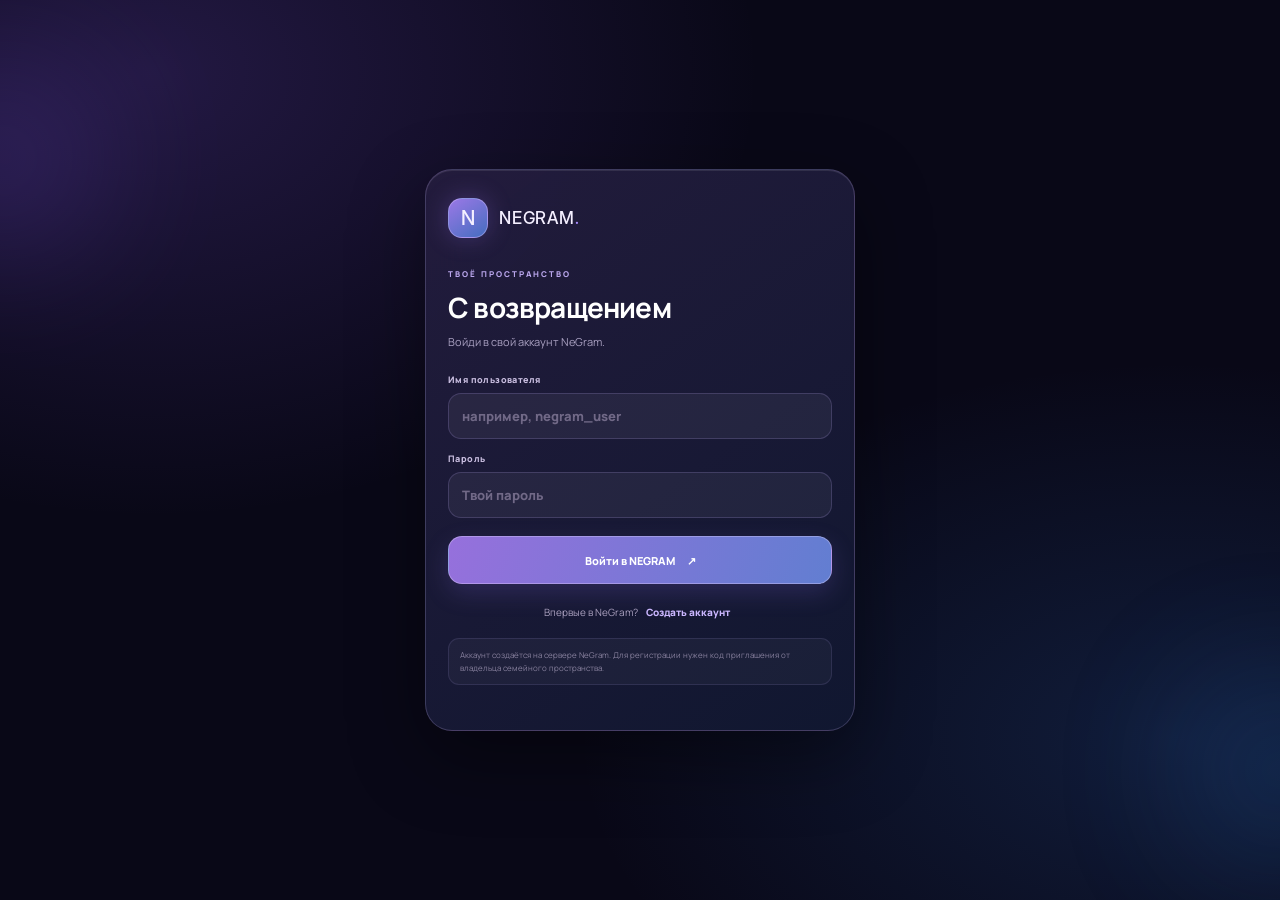
==== commit 8135ce44: "Add files via upload" ====
--- a/index.html
+++ b/index.html
@@ -12,7 +12,7 @@
   <link rel="icon" href="icon.svg" type="image/svg+xml">
   <link rel="apple-touch-icon" href="apple-touch-icon.png">
   <link rel="stylesheet" href="style.css">
-  <title>NEGRAM</title>
+  <title>NeGram 2.1 — семейный мессенджер</title>
 </head>
 <body>
   <div class="ambient ambient-one"></div><div class="ambient ambient-two"></div>
@@ -32,11 +32,11 @@
         <label>Как тебя называть<input id="register-name" maxlength="32" autocomplete="name" placeholder="Имя" required></label>
         <label>Имя пользователя<input id="register-username" maxlength="24" autocomplete="username" autocapitalize="none" placeholder="латиница, цифры и _" required></label>
         <label>Придумай пароль<input id="register-password" type="password" minlength="8" autocomplete="new-password" placeholder="Минимум 8 символов" required></label>
-        <label>Код приглашения<input id="register-invite" type="password" autocomplete="off" placeholder="Код от администратора" required></label>
+        <label>Код приглашения<input id="register-invite" type="password" autocomplete="off" placeholder="Код от владельца NeGram" required></label>
         <button class="auth-submit" type="submit">Создать аккаунт <span>✦</span></button>
       </form>
       <p class="auth-switch" id="auth-switch-text">Впервые в NEGRAM? <button type="button" id="show-register">Создать аккаунт</button></p>
-      <p class="auth-local-note">Доступ в NeGram закрытый: для регистрации нужен код приглашения.</p>
+      <p class="auth-local-note">Аккаунт создаётся на сервере NeGram. Для регистрации нужен код приглашения от владельца семейного пространства.</p>
       <p class="auth-error" id="auth-error" role="alert" aria-live="polite"></p>
     </div>
   </section>
@@ -54,22 +54,18 @@
         <div class="page-heading"><div><p class="eyebrow">ТВОЁ ПРОСТРАНСТВО</p><h1>Сообщения<span class="heading-spark">✦</span></h1><p class="subheading">Твои разговоры. Твои правила.</p></div><button class="icon-button" id="new-chat" aria-label="Новый чат">＋</button></div>
         <div class="search-wrap"><span>⌕</span><input id="search-input" type="search" placeholder="Поиск по чатам" autocomplete="off"></div>
         <div class="section-line"><span>ЗАКРЕПЛЁННОЕ</span><span class="line"></span><span class="tiny-count">02</span></div>
-        <button class="chat-card" id="open-demo-chat">
-          <div class="chat-avatar avatar-orbit"><span>✦</span><b class="online-dot"></b></div>
-          <div class="chat-info"><div class="chat-title-row"><strong>Тестовый чат</strong><time id="last-time">сейчас</time></div><p id="last-preview">Здесь появятся твои сообщения</p><div class="chat-meta"><span class="secure-mark">◇ ЛОКАЛЬНЫЙ ЧАТ</span><span class="unread-pill">DEMO</span></div></div>
-          <span class="chevron">›</span>
-        </button>
-        <button class="chat-card second-chat" id="open-demo-chat-2"><div class="chat-avatar avatar-orbit second-avatar"><span>✧</span><b class="online-dot"></b></div><div class="chat-info"><div class="chat-title-row"><strong>Тестовый чат 2</strong><time id="last-time-2">сейчас</time></div><p id="last-preview-2">Чат для проверки пересылки</p><div class="chat-meta"><span class="secure-mark">◇ ЛОКАЛЬНЫЙ ЧАТ</span><span class="unread-pill">DEMO 02</span></div></div><span class="chevron">›</span></button>
-        <div class="empty-space"><div class="empty-orb"><span>✧</span></div><h3>Твоё пространство начинается здесь</h3><p>Здесь два тестовых диалога. Проверь сообщения и пересылку между ними.</p><button class="text-action" id="empty-open">Открыть тестовый чат <span>↗</span></button></div>
+        <div id="network-chat-list" class="network-chat-list" aria-live="polite"></div>
+        <button class="text-action" id="new-group" type="button" style="margin-top:14px">＋ Создать групповой чат</button>
+        <div class="empty-space"><div class="empty-orb"><span>✧</span></div><h3>Твоё пространство начинается здесь</h3><p>Создай личный или групповой чат и общайся с другими аккаунтами через интернет.</p><button class="text-action" id="empty-open">Создать личный чат <span>↗</span></button></div>
       </section>
 
       <section class="page" id="page-chat">
-        <div class="chat-top"><button class="back-button" data-page="chats">‹</button><div class="chat-avatar small avatar-orbit"><span>✦</span><b class="online-dot"></b></div><div class="chat-top-info"><strong>Тестовый чат</strong><span><i class="online-dot tiny"></i> только на этом устройстве</span></div><button class="composer-tool ai-chat-button" id="ne-ai-button" type="button">NE AI</button><button class="icon-button small-icon" id="chat-options">•••</button></div>
-        <div class="chat-notice"><span>◇</span> Это личное демо. Сообщения сохраняются только на этом iPhone.</div>
+        <div class="chat-top"><button class="back-button" data-page="chats">‹</button><div class="chat-avatar small avatar-orbit"><span>✦</span><b class="online-dot"></b></div><div class="chat-top-info"><strong>Тестовый чат</strong><span><i class="online-dot tiny"></i> только на этом устройстве</span></div><button class="icon-button small-icon" id="chat-options">•••</button></div>
+        <div class="chat-notice"><span>◇</span> Сообщения передаются через сервер NeGram. В этой сборке онлайн поддерживает текстовые сообщения.</div>
         <div class="messages-area" id="messages-area"><div class="day-divider"><span>СЕГОДНЯ</span></div><div class="welcome-message"><div class="welcome-symbol">N</div><strong>Добро пожаловать в NEGRAM</strong><p>Это твой тестовый чат. Напиши что-нибудь внизу — сообщение появится здесь.</p></div></div>
         <div class="inline-sticker-tray" id="inline-sticker-tray" hidden><div class="inline-tray-head"><strong>Стикеры NEGRAM</strong><button type="button" id="open-sticker-gallery">Все стикеры ↗</button></div><div class="inline-sticker-list" id="inline-sticker-list"></div></div>
         <div class="voice-tools" id="voice-tools" hidden><div class="voice-tool-title">ГОЛОСОВОЙ ЭФФЕКТ</div><div class="voice-presets"><button type="button" class="voice-preset active" data-voice="autotune">✨ AutoTune Pop</button><button type="button" class="voice-preset" data-voice="natural">Естественный</button><button type="button" class="voice-preset" data-voice="deep">Deep</button><button type="button" class="voice-preset" data-voice="robot">Robot</button></div><small>AutoTune Pop — демонстрационный эффект обработки голоса.</small></div>
-        <form class="composer" id="message-form"><button type="button" class="attach-button" id="attach-button" aria-label="Фото или видео">＋</button><input id="media-input" type="file" accept="image/*,video/*" multiple hidden><button type="button" class="composer-tool" id="sticker-toggle" aria-label="Стикеры">✧</button><input id="message-input" maxlength="1000" placeholder="Сообщение…" autocomplete="off"><button type="button" class="composer-tool video-circle-button" id="video-circle-button" aria-label="Записать видеокружок">◉</button><button type="button" class="composer-tool mic-tool" id="voice-button" aria-label="Записать голосовое">●</button><button class="send-button" type="submit" aria-label="Отправить">↑</button></form>
+        <form class="composer" id="message-form"><button type="button" class="attach-button" id="attach-button" aria-label="Фото и видео — скоро">＋</button><input id="media-input" type="file" accept="image/*,video/*" multiple hidden><button type="button" class="composer-tool" id="sticker-toggle" aria-label="Стикеры">✧</button><input id="message-input" maxlength="1000" placeholder="Сообщение…" autocomplete="off"><button type="button" class="composer-tool video-circle-button" id="video-circle-button" aria-label="Видеокружок — скоро">◉</button><button type="button" class="composer-tool mic-tool" id="voice-button" aria-label="Голосовое — скоро">●</button><button class="send-button" type="submit" aria-label="Отправить">↑</button></form>
       </section>
 
       <section class="page" id="page-profile">
@@ -80,6 +76,8 @@
           <div class="profile-edit-head"><strong>Оформление профиля</strong><small>Фото и обложка твоего пространства</small></div>
           <div class="profile-edit-actions"><button type="button" id="change-avatar">Изменить фото профиля</button><button type="button" id="change-cover">Изменить обложку</button></div>
           <input type="file" id="avatar-file" accept="image/*" hidden><input type="file" id="cover-file" accept="image/*" hidden>
+          <div class="preset-title">Готовые аватарки</div><div class="preset-avatar-grid" id="preset-avatars"></div>
+          <div class="preset-title">Готовые обложки</div><div class="preset-cover-grid" id="preset-covers"></div>
         </div>
         <div class="settings-list"><button class="setting-row" data-page="settings"><span class="setting-icon violet">◈</span><span><strong>Настройки профиля</strong><small>Имя, описание и оформление</small></span><b>›</b></button><button class="setting-row" data-page="bubbles"><span class="setting-icon blue">▱</span><span><strong>Пузыри сообщений</strong><small>Выбери стиль переписки</small></span><b>›</b></button></div>
         <button class="premium-shortcut" data-page="premium"><span class="premium-shortcut-icon">✦</span><span><strong>NEGRAM Premium</strong><small>Эксклюзивное оформление и возможности</small></span><b>›</b></button>
@@ -114,6 +112,21 @@
         </div>
         <p class="sticker-hint">Нажми на персонажа — он отправится в твой тестовый чат. Анимация работает прямо в NEGRAM.</p>
         <div class="sticker-studio-card"><div><span class="eyebrow">NEGRAM STICKER LAB · PREMIUM</span><h2>Создай свой стикер</h2><p>Загрузи фото, добавь подпись и сохрани в личную коллекцию.</p></div><button class="studio-add" id="studio-add">＋ Добавить</button><input id="sticker-photo-input" type="file" accept="image/*" hidden><div class="sticker-editor" id="sticker-editor" hidden><img id="sticker-source-preview" alt="Предпросмотр стикера"><input id="sticker-caption" maxlength="28" placeholder="Текст на стикере"><div class="editor-actions"><button id="sticker-cancel" type="button">Отмена</button><button id="sticker-save" type="button">Сохранить</button></div></div><div class="my-stickers" id="my-stickers"><span class="my-stickers-empty">Твои стикеры появятся здесь</span></div></div>
+        <div class="section-line"><span>50 ЖИВЫХ ЛИЦ</span><span class="line"></span><span class="tiny-count">0.8</span></div>
+        <div class="animated-faces-grid" id="animated-faces-grid"></div>
+        <div class="profile-edit-card emoji-maker-card">
+          <div class="profile-edit-head"><strong>✂️ Создать своё эмодзи</strong><small>Загрузка картинки, кадрирование и личная коллекция</small></div>
+          <label class="emoji-upload" for="customEmojiFile"><span>＋</span><b>Выбрать картинку</b><small>PNG, JPG, WEBP или GIF · до 8 МБ</small></label>
+          <input id="customEmojiFile" type="file" accept="image/png,image/jpeg,image/webp,image/gif" hidden>
+          <label class="emoji-control-label" for="emojiZoom">Масштаб кадрирования</label>
+          <input id="emojiZoom" type="range" min="1" max="2.5" step="0.05" value="1" style="width:100%">
+          <input id="customEmojiName" class="search" maxlength="24" placeholder="Название эмодзи" style="margin-top:10px">
+          <div class="emoji-preview-wrap"><canvas id="emojiCropCanvas" width="256" height="256" aria-label="Предпросмотр своего эмодзи"></canvas><small id="emojiCropHint">Здесь появится предпросмотр</small></div>
+          <div class="profile-edit-actions"><button type="button" id="saveCustomEmoji" disabled>＋ Сохранить эмодзи</button><button type="button" id="resetCustomEmoji">Сбросить</button></div>
+          <div class="section-line"><span>МОИ ЭМОДЗИ</span><span class="line"></span><span class="tiny-count" id="customEmojiCount">0</span></div>
+          <div class="animated-faces-grid" id="customEmojiGrid"></div>
+          <p class="auth-local-note">Собственные картинки пока хранятся на этом устройстве и не синхронизируются между аккаунтами или устройствами. 50 стандартных лиц отправляются в онлайн-чат как текстовые эмодзи.</p>
+        </div>
       </section>
 
       <section class="page" id="page-bubbles">
@@ -156,18 +169,18 @@
           <div><span>◈</span><section><strong>Расширенные пузыри</strong><small>Дополнительные стили сообщений</small></section></div>
           <div><span>✧</span><section><strong>NEGRAM Studio</strong><small>Создание и оформление стикеров</small></section></div>
           <div><span>⌁</span><section><strong>Оформление профиля</strong><small>Обложки, акценты и детали профиля</small></section></div>
-          <div><span>AI</span><section><strong>NEGRAM AI</strong><small>Умные функции в будущих версиях</small></section></div>
+          
         </div>
-        <div class="premium-code-card"><span class="eyebrow">ЕСТЬ КОД?</span><h3>Активировать Premium</h3><p>Введи тестовый код, чтобы проверить экран активации. Реальные платёжные коды пока не выпускаются.</p><div class="premium-code-row"><input id="premium-code-input" type="text" placeholder="NEGRAM-••••-••••" autocapitalize="characters"><button type="button" id="activate-premium-code">Применить</button></div><small id="premium-code-result" aria-live="polite"></small></div>
-        <div class="premium-price-card"><span class="eyebrow">ПЛАН ПОДПИСКИ</span><div class="price-line"><strong>10 ₽</strong><span>/ 6 месяцев</span></div><p>Предварительная цена из концепции NEGRAM. Реальное оформление подписки пока не подключено.</p><button class="premium-cta" id="premium-demo-toggle">Включить демо Premium</button><small class="premium-disclaimer">Демонстрационный режим ничего не покупает и не списывает деньги.</small></div>
-        <p class="owner-note">OWNER • Для владельца NEGRAM предусмотрен бессрочный Premium. Статус пока отображается как концепция, без проверки аккаунта.</p>
+        <div class="premium-code-card"><span class="eyebrow">ПЛАТНАЯ ПОДПИСКА</span><h3>NeGram +</h3><p>Платёжная система ещё не подключена. До её проверки здесь не будет списаний или фиктивной активации.</p></div>
+        <div class="premium-price-card"><span class="eyebrow">ПЛАН ПОДПИСКИ</span><div class="price-line"><strong>NeGram +</strong><span>30 дней пробного периода</span></div><p>Стоимость и способ оплаты появятся после настройки платёжной системы и серверной проверки подписки.</p><button class="premium-cta" id="premium-demo-toggle" disabled>Оплата ещё не подключена</button><small class="premium-disclaimer">30-дневный пробный период будет активироваться сервером после настройки подписки.</small></div>
+        <p class="owner-note">Подписка пока не активируется локальными кнопками: доступ будет проверяться сервером после подключения оплаты.</p>
       </section>
 
       <section class="page" id="page-settings">
         <div class="page-heading"><div><p class="eyebrow">ВСЁ ПОД КОНТРОЛЕМ</p><h1>Настройки</h1><p class="subheading">Настрой NEGRAM под себя.</p></div></div>
         <div class="settings-group"><span class="group-label">ВНЕШНИЙ ВИД</span><button class="setting-row" data-page="bubbles"><span class="setting-icon violet">▱</span><span><strong>Пузыри сообщений</strong><small>Стиль и внешний вид</small></span><b>›</b></button><button class="setting-row" id="theme-toggle"><span class="setting-icon blue">☼</span><span><strong>Свечение интерфейса</strong><small>Мягкие акценты NEGRAM</small></span><span class="toggle on" id="glow-toggle"></span></button></div>
         <div class="settings-group"><span class="group-label">ПЕРСОНАЛИЗАЦИЯ</span><button class="setting-row" data-page="themes"><span class="setting-icon violet">✧</span><span><strong>Темы оформления</strong><small>Цвета и атмосфера приложения</small></span><b>›</b></button><button class="setting-row" data-page="premium"><span class="setting-icon silver">✦</span><span><strong>NEGRAM Premium</strong><small>Подписка и дополнительные возможности</small></span><b>›</b></button></div>
-        <div class="settings-group"><span class="group-label">АККАУНТ</span><button class="setting-row" id="switch-account"><span class="setting-icon violet">⇄</span><span><strong>Сменить аккаунт</strong><small>Выйти или войти под другим профилем</small></span><b>›</b></button></div><div class="settings-group"><span class="group-label">ПРИЛОЖЕНИЕ</span><button class="setting-row" id="install-help"><span class="setting-icon pink">⌂</span><span><strong>Установка на iPhone</strong><small>Добавить NEGRAM на экран «Домой»</small></span><b>›</b></button><button class="setting-row" id="about-button"><span class="setting-icon silver">✦</span><span><strong>О NEGRAM</strong><small>Версия 0.7 · тестовая сборка</small></span><b>›</b></button></div>
+        <div class="settings-group"><span class="group-label">АККАУНТ</span><button class="setting-row" id="switch-account"><span class="setting-icon violet">⇄</span><span><strong>Сменить аккаунт</strong><small>Выйти или войти под другим профилем</small></span><b>›</b></button></div><div class="settings-group"><span class="group-label">ПРИЛОЖЕНИЕ</span><button class="setting-row" id="install-help"><span class="setting-icon pink">⌂</span><span><strong>Установка на iPhone</strong><small>Добавить NEGRAM на экран «Домой»</small></span><b>›</b></button><button class="setting-row" id="about-button"><span class="setting-icon silver">✦</span><span><strong>О NEGRAM</strong><small>Версия 2.1 · сетевая тестовая сборка</small></span><b>›</b></button></div>
         <p class="settings-foot">NEGRAM <span>•</span> ТВОЁ ПРОСТРАНСТВО</p>
       </section>
     </main>
@@ -175,6 +188,7 @@
     <nav class="bottom-nav" aria-label="Основная навигация"><button class="nav-item active" data-page="chats"><span class="nav-icon">▤</span><span>Чаты</span></button><button class="nav-item" data-page="stickers"><span class="nav-icon">✧</span><span>Стикеры</span></button><button class="nav-item nav-center" data-page="chat"><span class="center-orb">N</span><span>NEGRAM</span></button><button class="nav-item" data-page="bubbles"><span class="nav-icon">▱</span><span>Пузыри</span></button><button class="nav-item" data-page="profile"><span class="nav-icon">◉</span><span>Профиль</span></button></nav>
   </div>
   <div class="toast" id="toast" role="status"></div>
+  <script src="config.js"></script>
   <script src="app.js"></script>
 </body>
 </html>
--- a/style.css
+++ b/style.css
@@ -84,3 +84,41 @@
 .chat-top{gap:9px}.ai-chat-button{width:auto;min-width:52px;padding:0 10px;font-size:9px;font-weight:900;letter-spacing:.5px;background:linear-gradient(120deg,rgba(154,116,232,.38),rgba(76,111,193,.32));border-color:rgba(207,183,255,.35)}
 .video-circle-button{font-size:19px;color:#d9c8ff}.video-circle-button.recording{background:#b83d6a;color:#fff;animation:liveBlink .8s infinite}
 .message-action-menu{position:fixed;z-index:1002;width:178px;padding:6px;border:1px solid rgba(204,184,255,.28);border-radius:15px;background:rgba(24,20,45,.97);box-shadow:0 15px 40px rgba(0,0,0,.42);backdrop-filter:blur(20px);-webkit-backdrop-filter:blur(20px);display:flex;flex-direction:column;gap:3px}.message-action-menu button{width:100%;padding:11px 12px;border:0;border-radius:10px;background:transparent;color:#eee8ff;text-align:left;font-size:11px}.message-action-menu button:active{background:rgba(161,128,231,.24)}.forwarded-label{display:block;color:#d4c2ff;font-size:8px;margin-bottom:5px;opacity:.9}.message{touch-action:pan-y}.message video.video-circle-media{border-radius:50%;width:190px;height:190px;object-fit:cover;aspect-ratio:1/1}
+
+
+/* NeGram 0.8 animated faces + 2.1 network UI */
+.sticker.animated-face .emoji{transform-origin:50% 70%;animation:faceBob 1.8s ease-in-out infinite;will-change:transform}
+.sticker.animated-face:nth-child(3n) .emoji{animation:faceWiggle 2.2s ease-in-out infinite}
+.sticker.animated-face:nth-child(4n) .emoji{animation:facePulse 1.6s ease-in-out infinite}
+@keyframes faceBob{0%,100%{transform:translateY(0) rotate(0)}35%{transform:translateY(-5px) rotate(-5deg)}65%{transform:translateY(1px) rotate(4deg)}}
+@keyframes faceWiggle{0%,100%{transform:rotate(0) scale(1)}25%{transform:rotate(-12deg) scale(1.08)}50%{transform:rotate(10deg) scale(1.12)}75%{transform:rotate(-5deg) scale(1.04)}}
+@keyframes facePulse{0%,100%{transform:scale(1)}50%{transform:scale(1.18)}}
+.emoji-maker-grid{display:grid;grid-template-columns:minmax(0,1fr) 150px;gap:16px;align-items:center}
+.emoji-upload{min-height:110px;border:1px dashed #8067ad;border-radius:15px;background:#1d1929;display:flex;flex-direction:column;align-items:center;justify-content:center;gap:5px;text-align:center;cursor:pointer;padding:12px}
+.emoji-upload span{font-size:27px;color:#c9b5ff}.emoji-upload small,.emoji-preview-wrap small{font-size:10px;color:var(--muted)}
+.emoji-control-label{display:block;font-size:12px;color:var(--muted);margin:12px 0 5px}
+.emoji-preview-wrap{display:grid;justify-items:center;gap:7px}
+#emojiCropCanvas{width:128px;height:128px;border-radius:24px;border:1px solid #8067ad;background-color:#211d2e;background-image:linear-gradient(45deg,#393247 25%,transparent 25%),linear-gradient(-45deg,#393247 25%,transparent 25%),linear-gradient(45deg,transparent 75%,#393247 75%),linear-gradient(-45deg,transparent 75%,#393247 75%);background-size:16px 16px;background-position:0 0,0 8px,8px -8px,-8px 0}
+.custom-emoji-item{position:relative}.custom-emoji-item .emoji{width:58px;height:58px;object-fit:cover;border-radius:14px}.custom-emoji-item .remove-emoji{position:absolute;top:3px;right:3px;width:22px;height:22px;border-radius:50%;background:#4b3040;color:white;font-size:13px;line-height:1}
+.custom-emoji-item small{display:block;max-width:100%;overflow:hidden;text-overflow:ellipsis;white-space:nowrap}
+.msg .custom-chat-emoji{width:76px;height:76px;object-fit:contain;display:block;border-radius:12px}
+@media(max-width:520px){.emoji-maker-grid{grid-template-columns:1fr 112px;gap:10px}.emoji-upload{min-height:100px}#emojiCropCanvas{width:100px;height:100px}.custom-emoji-item .emoji{width:48px;height:48px}}
+@media(prefers-reduced-motion:reduce){.sticker.animated-face .emoji{animation:none}}
+
+
+.network-chat-list{display:flex;flex-direction:column;gap:10px;margin-top:14px}
+.network-chat-card{width:100%;display:flex;align-items:center;gap:13px;text-align:left;padding:13px;border:1px solid rgba(187,166,255,.18);border-radius:19px;background:linear-gradient(120deg,rgba(51,41,89,.7),rgba(25,35,69,.62));box-shadow:0 12px 28px rgba(0,0,0,.14)}
+.network-chat-card:active{transform:scale(.99)}.network-chat-card .chat-info{min-width:0;flex:1}.network-chat-card .chat-title-row{display:flex;justify-content:space-between;gap:8px}.network-chat-card .chat-title-row strong{font-size:12px}.network-chat-card p{font-size:10px;color:#aaa1c3;margin:5px 0 0;overflow:hidden;text-overflow:ellipsis;white-space:nowrap}.network-chat-card .secure-mark{font-size:7px;letter-spacing:.7px;color:#a99bd0}.network-chat-card .chat-avatar{font-size:22px}
+.animated-faces-grid{display:grid;grid-template-columns:repeat(5,minmax(0,1fr));gap:8px;margin:14px 0}
+.animated-face-card{min-width:0;min-height:88px;border:1px solid rgba(185,165,255,.14);border-radius:15px;background:rgba(255,255,255,.035);display:flex;flex-direction:column;align-items:center;justify-content:center;gap:6px;padding:8px 3px;color:#c7b5ff}
+.animated-face-card .emoji{font-size:30px;display:block;transform-origin:50% 70%;animation:faceBob 1.8s ease-in-out infinite}
+.animated-face-card:nth-child(3n) .emoji{animation:faceWiggle 2.2s ease-in-out infinite}.animated-face-card:nth-child(4n) .emoji{animation:facePulse 1.6s ease-in-out infinite}
+.animated-face-card small{font-size:8px;color:#958cac;text-align:center;overflow-wrap:anywhere}
+.emoji-maker-card{margin-top:18px}.emoji-upload{min-height:90px;border:1px dashed #8067ad;border-radius:15px;background:rgba(29,25,41,.7);display:flex;flex-direction:column;align-items:center;justify-content:center;gap:5px;text-align:center;cursor:pointer;padding:12px;margin:12px 0}
+.emoji-upload span{font-size:27px;color:#c9b5ff}.emoji-upload small,.emoji-preview-wrap small{font-size:10px;color:var(--muted)}.emoji-control-label{display:block;font-size:10px;color:#c9bee0;margin:12px 0 5px}
+.emoji-preview-wrap{display:flex;align-items:center;gap:12px;margin-top:12px}.emoji-preview-wrap canvas{width:110px;height:110px;border-radius:18px;border:1px solid rgba(185,165,255,.2);background:#171421}
+.custom-emoji-item img{width:34px;height:34px;object-fit:cover;border-radius:10px}.custom-emoji-item{position:relative}.custom-emoji-item .remove-emoji{position:absolute;right:3px;top:3px;width:20px;height:20px;border-radius:8px;background:#5b3152;color:white}
+.preset-title{font-size:9px;letter-spacing:1px;color:#aaa0c4;font-weight:800;margin:17px 0 8px}.preset-avatar-grid{display:grid;grid-template-columns:repeat(6,1fr);gap:7px}.preset-avatar{height:46px;border:1px solid rgba(185,165,255,.18);border-radius:14px;background:rgba(255,255,255,.05);font-size:24px}.preset-avatar.selected,.preset-cover.selected{border-color:#b69bff;box-shadow:0 0 0 2px #a78bfa22}.preset-cover-grid{display:grid;grid-template-columns:repeat(3,1fr);gap:8px}.preset-cover{height:54px;border:1px solid rgba(185,165,255,.18);border-radius:12px}
+@media(max-width:520px){.animated-faces-grid{grid-template-columns:repeat(4,minmax(0,1fr))}.preset-avatar-grid{grid-template-columns:repeat(5,1fr)}}
+
+.message-sender{display:block;font-size:9px;color:#cbb8ff;margin-bottom:4px;font-weight:800}
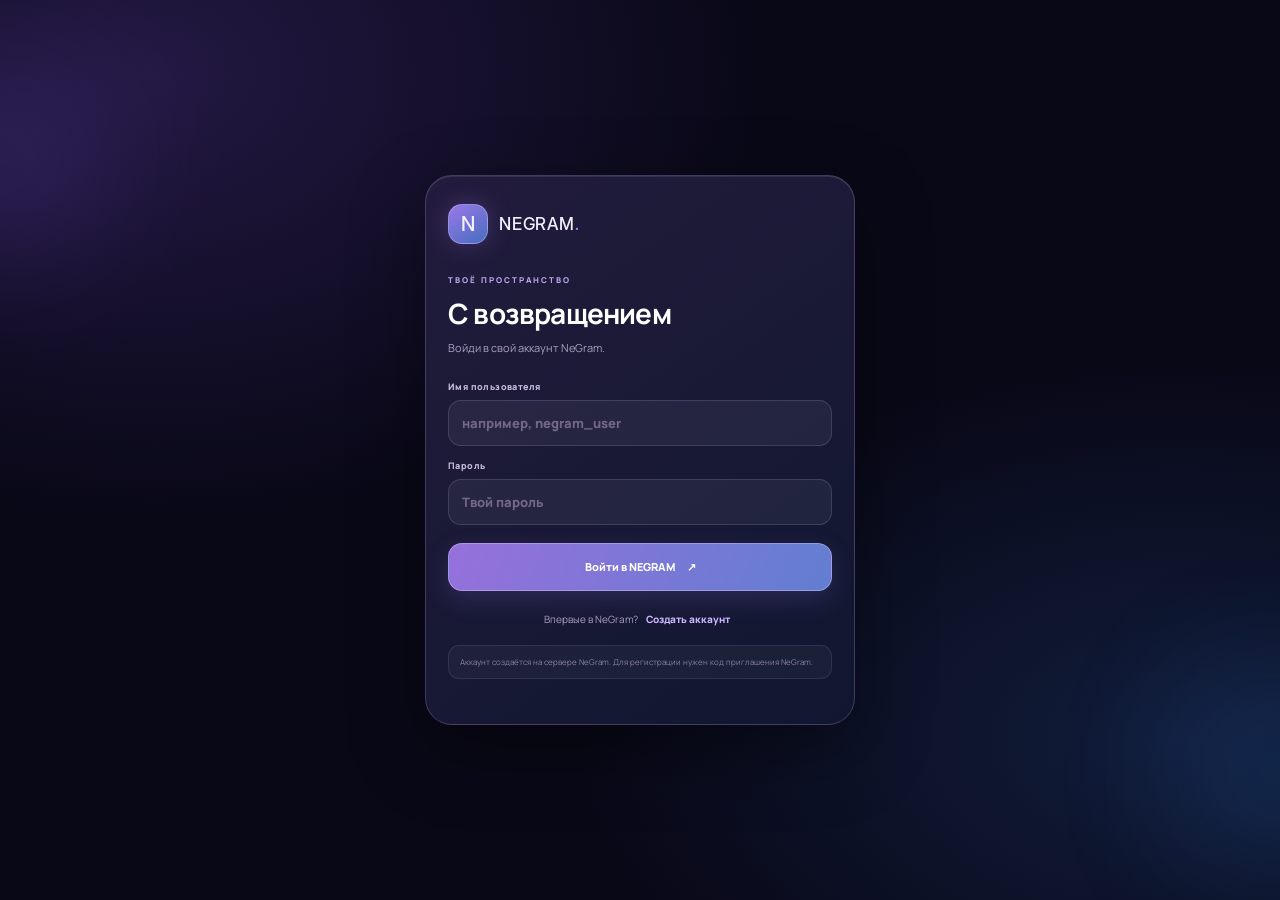
==== commit 249f1933: "Add files via upload" ====
--- a/index.html
+++ b/index.html
@@ -7,12 +7,12 @@
   <meta name="apple-mobile-web-app-capable" content="yes">
   <meta name="apple-mobile-web-app-status-bar-style" content="black-translucent">
   <meta name="apple-mobile-web-app-title" content="NEGRAM">
-  <meta name="description" content="NEGRAM — твоё пространство для общения">
+  <meta name="description" content="NeGram — мессенджер для общения">
   <link rel="manifest" href="manifest.json">
   <link rel="icon" href="icon.svg" type="image/svg+xml">
   <link rel="apple-touch-icon" href="apple-touch-icon.png">
   <link rel="stylesheet" href="style.css">
-  <title>NeGram 2.1 — семейный мессенджер</title>
+  <title>NeGram 4.0 — messenger</title>
 </head>
 <body>
   <div class="ambient ambient-one"></div><div class="ambient ambient-two"></div>
@@ -36,7 +36,7 @@
         <button class="auth-submit" type="submit">Создать аккаунт <span>✦</span></button>
       </form>
       <p class="auth-switch" id="auth-switch-text">Впервые в NEGRAM? <button type="button" id="show-register">Создать аккаунт</button></p>
-      <p class="auth-local-note">Аккаунт создаётся на сервере NeGram. Для регистрации нужен код приглашения от владельца семейного пространства.</p>
+      <p class="auth-local-note">Аккаунт создаётся на сервере NeGram. Для регистрации нужен код приглашения NeGram.</p>
       <p class="auth-error" id="auth-error" role="alert" aria-live="polite"></p>
     </div>
   </section>
@@ -53,16 +53,16 @@
       <section class="page active" id="page-chats">
         <div class="page-heading"><div><p class="eyebrow">ТВОЁ ПРОСТРАНСТВО</p><h1>Сообщения<span class="heading-spark">✦</span></h1><p class="subheading">Твои разговоры. Твои правила.</p></div><button class="icon-button" id="new-chat" aria-label="Новый чат">＋</button></div>
         <div class="search-wrap"><span>⌕</span><input id="search-input" type="search" placeholder="Поиск по чатам" autocomplete="off"></div>
-        <div class="section-line"><span>ЗАКРЕПЛЁННОЕ</span><span class="line"></span><span class="tiny-count">02</span></div>
+        <div class="section-line"><span>ТВОИ ЧАТЫ</span><span class="line"></span><span class="tiny-count">02</span></div>
         <div id="network-chat-list" class="network-chat-list" aria-live="polite"></div>
-        <button class="text-action" id="new-group" type="button" style="margin-top:14px">＋ Создать групповой чат</button>
+        <div class="chat-actions-row"><button class="text-action" id="open-contacts" type="button">⌕ Найти пользователя</button><button class="text-action" id="new-group" type="button">＋ Групповой чат</button></div>
         <div class="empty-space"><div class="empty-orb"><span>✧</span></div><h3>Твоё пространство начинается здесь</h3><p>Создай личный или групповой чат и общайся с другими аккаунтами через интернет.</p><button class="text-action" id="empty-open">Создать личный чат <span>↗</span></button></div>
       </section>
 
       <section class="page" id="page-chat">
-        <div class="chat-top"><button class="back-button" data-page="chats">‹</button><div class="chat-avatar small avatar-orbit"><span>✦</span><b class="online-dot"></b></div><div class="chat-top-info"><strong>Тестовый чат</strong><span><i class="online-dot tiny"></i> только на этом устройстве</span></div><button class="icon-button small-icon" id="chat-options">•••</button></div>
-        <div class="chat-notice"><span>◇</span> Сообщения передаются через сервер NeGram. В этой сборке онлайн поддерживает текстовые сообщения.</div>
-        <div class="messages-area" id="messages-area"><div class="day-divider"><span>СЕГОДНЯ</span></div><div class="welcome-message"><div class="welcome-symbol">N</div><strong>Добро пожаловать в NEGRAM</strong><p>Это твой тестовый чат. Напиши что-нибудь внизу — сообщение появится здесь.</p></div></div>
+        <div class="chat-top"><button class="back-button" data-page="chats">‹</button><div class="chat-avatar small avatar-orbit"><span>✦</span><b class="online-dot"></b></div><div class="chat-top-info"><strong>Тестовый чат</strong><span><i class="online-dot tiny"></i> только на этом устройстве</span></div><div class="chat-head-actions"><button class="icon-button small-icon" id="chat-call-audio" aria-label="Аудиозвонок">☎</button><button class="icon-button small-icon" id="chat-call-video" aria-label="Видеозвонок">▣</button><button class="icon-button small-icon" id="chat-options">•••</button></div></div>
+        <div class="chat-notice"><span>◇</span> NeGram 4.0 · личные и групповые чаты.</div>
+        <div class="messages-area" id="messages-area"><div class="day-divider"><span>СЕГОДНЯ</span></div><div class="welcome-message"><div class="welcome-symbol">N</div><strong>Добро пожаловать в NEGRAM</strong><p>Выбери собеседника и начни настоящую переписку через сервер NeGram.</p></div></div>
         <div class="inline-sticker-tray" id="inline-sticker-tray" hidden><div class="inline-tray-head"><strong>Стикеры NEGRAM</strong><button type="button" id="open-sticker-gallery">Все стикеры ↗</button></div><div class="inline-sticker-list" id="inline-sticker-list"></div></div>
         <div class="voice-tools" id="voice-tools" hidden><div class="voice-tool-title">ГОЛОСОВОЙ ЭФФЕКТ</div><div class="voice-presets"><button type="button" class="voice-preset active" data-voice="autotune">✨ AutoTune Pop</button><button type="button" class="voice-preset" data-voice="natural">Естественный</button><button type="button" class="voice-preset" data-voice="deep">Deep</button><button type="button" class="voice-preset" data-voice="robot">Robot</button></div><small>AutoTune Pop — демонстрационный эффект обработки голоса.</small></div>
         <form class="composer" id="message-form"><button type="button" class="attach-button" id="attach-button" aria-label="Фото и видео — скоро">＋</button><input id="media-input" type="file" accept="image/*,video/*" multiple hidden><button type="button" class="composer-tool" id="sticker-toggle" aria-label="Стикеры">✧</button><input id="message-input" maxlength="1000" placeholder="Сообщение…" autocomplete="off"><button type="button" class="composer-tool video-circle-button" id="video-circle-button" aria-label="Видеокружок — скоро">◉</button><button type="button" class="composer-tool mic-tool" id="voice-button" aria-label="Голосовое — скоро">●</button><button class="send-button" type="submit" aria-label="Отправить">↑</button></form>
@@ -70,22 +70,23 @@
 
       <section class="page" id="page-profile">
         <div class="page-heading"><div><p class="eyebrow">ТВОЯ ЛИЧНОСТЬ</p><h1>Профиль</h1><p class="subheading">Твоё имя. Твои правила.</p></div><button class="icon-button" data-page="settings">⚙</button></div>
-        <div class="profile-card"><div class="profile-cover" id="profile-cover"><div class="cover-orbit orbit-a"></div><div class="cover-orbit orbit-b"></div><span class="cover-word">NEGRAM</span></div><div class="profile-main"><div class="profile-avatar" id="profile-avatar">У<span class="avatar-glint"></span></div><div class="profile-name-row"><div><h2 id="profile-display-name">Пользователь</h2><p id="profile-username">@the_ugly_smile</p></div><span class="profile-badge">✦ OWNER</span></div><p class="profile-bio">Моё пространство. Мои правила.</p><div class="profile-stats"><div><strong>01</strong><span>ДИАЛОГ</span></div><div><strong>∞</strong><span>ИДЕИ</span></div><div><strong>01</strong><span>УСТРОЙСТВО</span></div></div></div></div>
+        <div class="profile-card"><div class="profile-cover" id="profile-cover"><div class="cover-orbit orbit-a"></div><div class="cover-orbit orbit-b"></div><span class="cover-word">NEGRAM</span></div><div class="profile-main"><div class="profile-avatar" id="profile-avatar">У<span class="avatar-glint"></span></div><div class="profile-name-row"><div><h2 id="profile-display-name">Пользователь</h2><p id="profile-username">@the_ugly_smile</p></div><span class="profile-badge">✦ OWNER</span></div><p class="profile-bio" id="profile-bio">Моё пространство. Мои правила.</p><div class="profile-stats"><div><strong>01</strong><span>ДИАЛОГ</span></div><div><strong>∞</strong><span>ИДЕИ</span></div><div><strong>01</strong><span>УСТРОЙСТВО</span></div></div></div></div>
         <div class="section-line"><span>АККАУНТ</span><span class="line"></span></div>
         <div class="profile-edit-card">
-          <div class="profile-edit-head"><strong>Оформление профиля</strong><small>Фото и обложка твоего пространства</small></div>
+          <div class="profile-edit-head"><strong>Настройка аккаунта</strong><small>Имя, описание, фото и обложка профиля</small></div>
+          <div class="account-edit-fields"><label>Отображаемое имя<input id="profile-name-input" maxlength="32" placeholder="Твоё имя"></label><label>О себе<textarea id="profile-bio-input" maxlength="160" rows="2" placeholder="Расскажи немного о себе"></textarea></label><button type="button" class="profile-save-button" id="save-profile">Сохранить профиль</button></div>
           <div class="profile-edit-actions"><button type="button" id="change-avatar">Изменить фото профиля</button><button type="button" id="change-cover">Изменить обложку</button></div>
           <input type="file" id="avatar-file" accept="image/*" hidden><input type="file" id="cover-file" accept="image/*" hidden>
           <div class="preset-title">Готовые аватарки</div><div class="preset-avatar-grid" id="preset-avatars"></div>
           <div class="preset-title">Готовые обложки</div><div class="preset-cover-grid" id="preset-covers"></div>
         </div>
         <div class="settings-list"><button class="setting-row" data-page="settings"><span class="setting-icon violet">◈</span><span><strong>Настройки профиля</strong><small>Имя, описание и оформление</small></span><b>›</b></button><button class="setting-row" data-page="bubbles"><span class="setting-icon blue">▱</span><span><strong>Пузыри сообщений</strong><small>Выбери стиль переписки</small></span><b>›</b></button></div>
-        <button class="premium-shortcut" data-page="premium"><span class="premium-shortcut-icon">✦</span><span><strong>NEGRAM Premium</strong><small>Эксклюзивное оформление и возможности</small></span><b>›</b></button>
+        <button class="premium-shortcut" data-page="premium"><span class="premium-shortcut-icon">✦</span><span><strong>NeGram +</strong><small>Эксклюзивное оформление и возможности</small></span><b>›</b></button>
       </section>
 
       <section class="page" id="page-stickers">
         <div class="page-heading"><div><p class="eyebrow">ЭМОЦИИ БЕЗ СЛОВ</p><h1>NEGRAM эмоции</h1><p class="subheading">Наши собственные живые персонажи.</p></div><span class="sticker-count">01 / 08</span></div>
-        <div class="sticker-feature sticker-feature-live"><div class="sticker-feature-orb"><span class="feature-spark">✦</span><span class="feature-face">N</span></div><div><span class="eyebrow">NEGRAM STUDIO · SERIES 01</span><h2>Маленькие эмоции. Большой характер.</h2><p>Нажми на стикер, чтобы отправить его в тестовый чат. Это оригинальные персонажи NEGRAM.</p></div></div>
+        <div class="sticker-feature sticker-feature-live"><div class="sticker-feature-orb"><span class="feature-spark">✦</span><span class="feature-face">N</span></div><div><span class="eyebrow">NEGRAM STUDIO · SERIES 01</span><h2>Маленькие эмоции. Большой характер.</h2><p>Оригинальные персонажи NEGRAM. Сетевая отправка стикеров подключается отдельно.</p></div></div>
         <div class="sticker-toolbar"><span>КОЛЛЕКЦИЯ · 20 СТИКЕРОВ</span><span class="live-indicator"><i></i> АНИМАЦИЯ</span></div>
         <div class="sticker-collection" id="sticker-collection">
           <button class="sticker-card" data-sticker="pulse"><span class="sticker-art art-pulse"><svg viewBox="0 0 120 120" aria-hidden="true"><defs><radialGradient id="gPulse" cx="32%" cy="24%"><stop stop-color="#f4eaff"/><stop offset=".35" stop-color="#bd9aff"/><stop offset="1" stop-color="#6245d7"/></radialGradient></defs><circle cx="60" cy="61" r="43" fill="url(#gPulse)"/><path d="M28 48Q38 17 72 22" fill="none" stroke="#fff" stroke-opacity=".65" stroke-width="5" stroke-linecap="round"/><ellipse cx="46" cy="58" rx="5" ry="7" fill="#211743"/><ellipse cx="74" cy="58" rx="5" ry="7" fill="#211743"/><path d="M47 76Q60 88 74 75" fill="none" stroke="#34205e" stroke-width="4" stroke-linecap="round"/><path d="M20 32l5-8m70 11 7-6" stroke="#d8c4ff" stroke-width="3" stroke-linecap="round"/></svg></span><strong>Пульс</strong><small>Радость</small></button>
@@ -110,7 +111,7 @@
           <button class="sticker-card extra-sticker" data-sticker="trophy"><span class="sticker-art extra-art trophy-art">🏆</span><strong>Топ</strong><small>Победа</small></button>
 
         </div>
-        <p class="sticker-hint">Нажми на персонажа — он отправится в твой тестовый чат. Анимация работает прямо в NEGRAM.</p>
+        <p class="sticker-hint">Анимация работает прямо в NEGRAM. Сетевая отправка стикеров будет подключена после файлового хранилища.</p>
         <div class="sticker-studio-card"><div><span class="eyebrow">NEGRAM STICKER LAB · PREMIUM</span><h2>Создай свой стикер</h2><p>Загрузи фото, добавь подпись и сохрани в личную коллекцию.</p></div><button class="studio-add" id="studio-add">＋ Добавить</button><input id="sticker-photo-input" type="file" accept="image/*" hidden><div class="sticker-editor" id="sticker-editor" hidden><img id="sticker-source-preview" alt="Предпросмотр стикера"><input id="sticker-caption" maxlength="28" placeholder="Текст на стикере"><div class="editor-actions"><button id="sticker-cancel" type="button">Отмена</button><button id="sticker-save" type="button">Сохранить</button></div></div><div class="my-stickers" id="my-stickers"><span class="my-stickers-empty">Твои стикеры появятся здесь</span></div></div>
         <div class="section-line"><span>50 ЖИВЫХ ЛИЦ</span><span class="line"></span><span class="tiny-count">0.8</span></div>
         <div class="animated-faces-grid" id="animated-faces-grid"></div>
@@ -146,6 +147,17 @@
           <button class="bubble-option" data-style="sunset"><span class="bubble-swatch swatch-sunset"></span><span><strong>Solar Flare</strong><small>Тёплый закатный градиент</small></span><i>✓</i></button>
           <button class="bubble-option" data-style="carbon"><span class="bubble-swatch swatch-carbon"></span><span><strong>Carbon</strong><small>Графитовый минимализм</small></span><i>✓</i></button>
           <button class="bubble-option" data-style="crystal"><span class="bubble-swatch swatch-crystal"></span><span><strong>Prism Crystal</strong><small>Гранёный фиолетово-синий кристалл</small></span><i>✓</i></button>
+          <button class="bubble-option" data-style="tiktok"><span class="bubble-swatch swatch-tiktok"></span><span><strong>TikTok Flow</strong><small>Компактные асимметричные пузыри в стиле коротких видео</small></span><i>✓</i></button>
+          <button class="bubble-option" data-style="cartoon"><span class="bubble-swatch swatch-cartoon">🐸</span><span><strong>Cartoon</strong><small>Мультяшные формы и контрастная обводка</small></span><i>✓</i></button>
+          <button class="bubble-option" data-style="roblox"><span class="bubble-swatch swatch-roblox">💎</span><span><strong>Glamour Diva</strong><small>Яркий игровой блеск</small></span><i>✓</i></button>
+          <button class="bubble-option" data-style="frog"><span class="bubble-swatch swatch-frog">🐸</span><span><strong>Frog Mood</strong><small>Лягушачий стиль</small></span><i>✓</i></button>
+          <button class="bubble-option" data-style="duck"><span class="bubble-swatch swatch-duck">🦆</span><span><strong>Duckling</strong><small>Утёнок и мягкие жёлтые оттенки</small></span><i>✓</i></button>
+          <button class="bubble-option" data-style="capybara"><span class="bubble-swatch swatch-capybara">🦫</span><span><strong>Capybara</strong><small>Спокойный тёплый стиль</small></span><i>✓</i></button>
+          <button class="bubble-option" data-style="strongcat"><span class="bubble-swatch swatch-strongcat">🐈</span><span><strong>Strong Cat</strong><small>Графит и спортивный акцент</small></span><i>✓</i></button>
+          <button class="bubble-option" data-style="facepalm"><span class="bubble-swatch swatch-facepalm">🤦</span><span><strong>Facepalm Frog</strong><small>Ироничный зелёный стиль</small></span><i>✓</i></button>
+          <button class="bubble-option" data-style="pepehearts"><span class="bubble-swatch swatch-pepehearts">💚</span><span><strong>Hearts</strong><small>Сердца и мягкие оттенки</small></span><i>✓</i></button>
+          <button class="bubble-option" data-style="pig"><span class="bubble-swatch swatch-pig">🐷</span><span><strong>Pink Pig</strong><small>Розовый и округлый</small></span><i>✓</i></button>
+          <button class="bubble-option" data-style="shark"><span class="bubble-swatch swatch-shark">🦈</span><span><strong>Shark</strong><small>Морской сине-серый стиль</small></span><i>✓</i></button>
         </div>
       </section>
 
@@ -161,32 +173,53 @@
       </section>
 
       <section class="page" id="page-premium">
-        <div class="page-heading"><div><p class="eyebrow">БОЛЬШЕ ВОЗМОЖНОСТЕЙ</p><h1>NEGRAM <span class="premium-word">PREMIUM</span></h1><p class="subheading">Расширь своё пространство.</p></div><button class="icon-button" data-page="profile">‹</button></div>
-        <div class="premium-hero"><div class="premium-orb">✦</div><span class="premium-kicker">NEGRAM MEMBERSHIP</span><h2>Твой стиль.<br>Без ограничений.</h2><p>Больше персонализации и эксклюзивных возможностей в одном пространстве.</p><div class="premium-shine"></div></div>
+        <div class="page-heading"><div><p class="eyebrow">БОЛЬШЕ ВОЗМОЖНОСТЕЙ</p><h1>NeGram <span class="premium-word">+</span></h1><p class="subheading">Расширь своё пространство.</p></div><button class="icon-button" data-page="profile">‹</button></div>
+        <div class="premium-hero"><div class="premium-orb">✦</div><span class="premium-kicker">NEGRAM MEMBERSHIP</span><h2>Твой стиль.<br>Без ограничений.</h2><p>NeGram + — расширенная подписка для тех, кто хочет больше выразительности и инструментов общения. Она открывает эксклюзивные наборы авторских стикеров, дополнительные анимированные реакции, оформление профиля и расширенную персонализацию. Обычные сообщения и реакции остаются бесплатными. Звонки и голосовые сообщения также задуманы как бесплатные функции, но ещё требуют серверной реализации.</p><div class="premium-shine"></div></div>
         <div class="premium-status-row"><span id="premium-status">PREMIUM НЕ ПОДКЛЮЧЁН</span><span class="premium-status-dot"></span></div>
         <div class="premium-benefits">
           <div><span>✦</span><section><strong>Эксклюзивные темы</strong><small>Особые цветовые сочетания и эффекты</small></section></div>
+          <div><span>☺</span><section><strong>Авторские анимированные реакции</strong><small>Больше выразительных лиц и эксклюзивных наборов</small></section></div>
+          <div><span>✧</span><section><strong>Эксклюзивные стикерпаки</strong><small>Качественные авторские и анимированные стикеры</small></section></div>
           <div><span>◈</span><section><strong>Расширенные пузыри</strong><small>Дополнительные стили сообщений</small></section></div>
           <div><span>✧</span><section><strong>NEGRAM Studio</strong><small>Создание и оформление стикеров</small></section></div>
           <div><span>⌁</span><section><strong>Оформление профиля</strong><small>Обложки, акценты и детали профиля</small></section></div>
           
         </div>
-        <div class="premium-code-card"><span class="eyebrow">ПЛАТНАЯ ПОДПИСКА</span><h3>NeGram +</h3><p>Платёжная система ещё не подключена. До её проверки здесь не будет списаний или фиктивной активации.</p></div>
-        <div class="premium-price-card"><span class="eyebrow">ПЛАН ПОДПИСКИ</span><div class="price-line"><strong>NeGram +</strong><span>30 дней пробного периода</span></div><p>Стоимость и способ оплаты появятся после настройки платёжной системы и серверной проверки подписки.</p><button class="premium-cta" id="premium-demo-toggle" disabled>Оплата ещё не подключена</button><small class="premium-disclaimer">30-дневный пробный период будет активироваться сервером после настройки подписки.</small></div>
+        <div class="premium-code-card"><span class="eyebrow">АКТИВАЦИЯ ПОДПИСКИ</span><h3>У тебя есть код NeGram +?</h3><p>Введи полученный код. Сервер проверит его срок и статус. Неодобренные коды активировать нельзя.</p><form id="premium-activate-form" class="account-edit-fields"><label>Код подписки<input id="premium-code-input" maxlength="40" placeholder="NG4-XXXXXXXXXXXX" autocomplete="off" required></label><button class="profile-save-button" id="activate-premium-code" type="submit">Активировать NeGram +</button><small id="premium-activate-status" class="muted" aria-live="polite"></small></form></div>
+        <div class="premium-price-card"><span class="eyebrow">ПЛАН ПОДПИСКИ</span><div class="price-line"><strong>NeGram +</strong><span>Подписка по коду или через оплату</span></div><p>Срок и условия подписки будут показаны до активации. Коды NeGram + проверяются сервером; пробный период и автоматическое списание не включаются без отдельного согласия. Подписка включает эксклюзивные авторские и анимированные стикеры, расширенный набор анимированных реакций, дополнительные темы, оформление и значок NeGram +. Обычные стикеры, реакции, звонки и голосовые сообщения остаются бесплатными.</p><button class="premium-cta" id="premium-demo-toggle" disabled>Оплата ещё не подключена</button><small class="premium-disclaimer">Оплата картой пока не подключена; никаких автоматических списаний нет.</small></div>
         <p class="owner-note">Подписка пока не активируется локальными кнопками: доступ будет проверяться сервером после подключения оплаты.</p>
+      </section>
+
+      <section class="page" id="page-developer">
+        <div class="page-heading"><div><p class="eyebrow">NEGRAM CONTROL</p><h1>Панель разработчика</h1><p class="subheading">Доступ проверяется сервером. Главный разработчик управляет системой.</p></div><button class="icon-button" data-page="settings">‹</button></div>
+        <div class="premium-code-card" data-owner-only><span class="eyebrow">GHOST PLUS</span><h3>Скрытое присутствие</h3><p>Главный разработчик может скрыть свой статус от обычного списка онлайн и при этом видеть доступных для показа пользователей.</p><label class="setting-row setting-toggle-row"><span><strong>Включить Ghost Plus</strong><small>Только для аккаунта с ролью owner</small></span><input id="developer-ghost-toggle" type="checkbox"></label></div>
+        <div class="settings-group" data-owner-only><span class="group-label">ПОЛЬЗОВАТЕЛИ ОНЛАЙН</span><button class="setting-row" id="refresh-online-users"><span class="setting-icon blue">●</span><span><strong>Обновить список</strong><small>Показывает только пользователей, разрешивших присутствие</small></span><b>↻</b></button><div id="online-users-list" class="developer-list"><p class="muted">Список будет доступен после развёртывания серверной версии 4.0.</p></div></div>
+        <div class="settings-group"><span class="group-label">РЕКОМЕНДАЦИЯ РАЗРАБОТЧИКА</span><p class="muted">Главный и младший разработчики могут рекомендовать кандидатов. Назначить младшего разработчика может только NeGramDev.</p><div class="account-edit-fields"><label>Ник кандидата<input id="junior-candidate" placeholder="username"></label><label>Комментарий к рекомендации<textarea id="junior-reason" rows="2" maxlength="300" placeholder="Почему рекомендуешь этого человека"></textarea></label><button id="recommend-junior" type="button" class="profile-save-button">Отправить рекомендацию</button><div data-owner-only><label>Назначить младшим разработчиком<input id="assign-junior-name" placeholder="username"></label><button id="assign-junior" type="button" class="profile-save-button">Назначить младшим разработчиком</button><button id="load-junior-recommendations" type="button" class="profile-save-button">Посмотреть рекомендации</button><div id="junior-recommendations-list" class="developer-list"></div></div></div></div>
+        <div class="settings-group"><span class="group-label">КОДЫ NEGRAM +</span><p class="muted">NeGramDev: 7–365 дней. Младший разработчик: 1–7 дней, один код в месяц, только как предложение на одобрение.</p><div class="account-edit-fields"><label>Срок подписки, дней<input id="dev-code-days" type="number" min="1" max="365" value="30"></label><button id="create-dev-code" type="button" class="profile-save-button">Создать код NeGram +</button><div id="dev-code-result" class="muted" aria-live="polite"></div><div data-owner-only class="account-edit-fields"><label>Одобрить код младшего разработчика<input id="approve-dev-code-input" placeholder="NG4-..."></label><button id="approve-dev-code" type="button" class="profile-save-button">Одобрить код</button></div></div></div>
+        <p class="owner-note">Эта панель не выдаёт привилегии сама по себе. Роль owner/junior и выпуск кодов должны быть подтверждены сервером и базой D1.</p>
       </section>
 
       <section class="page" id="page-settings">
         <div class="page-heading"><div><p class="eyebrow">ВСЁ ПОД КОНТРОЛЕМ</p><h1>Настройки</h1><p class="subheading">Настрой NEGRAM под себя.</p></div></div>
         <div class="settings-group"><span class="group-label">ВНЕШНИЙ ВИД</span><button class="setting-row" data-page="bubbles"><span class="setting-icon violet">▱</span><span><strong>Пузыри сообщений</strong><small>Стиль и внешний вид</small></span><b>›</b></button><button class="setting-row" id="theme-toggle"><span class="setting-icon blue">☼</span><span><strong>Свечение интерфейса</strong><small>Мягкие акценты NEGRAM</small></span><span class="toggle on" id="glow-toggle"></span></button></div>
-        <div class="settings-group"><span class="group-label">ПЕРСОНАЛИЗАЦИЯ</span><button class="setting-row" data-page="themes"><span class="setting-icon violet">✧</span><span><strong>Темы оформления</strong><small>Цвета и атмосфера приложения</small></span><b>›</b></button><button class="setting-row" data-page="premium"><span class="setting-icon silver">✦</span><span><strong>NEGRAM Premium</strong><small>Подписка и дополнительные возможности</small></span><b>›</b></button></div>
-        <div class="settings-group"><span class="group-label">АККАУНТ</span><button class="setting-row" id="switch-account"><span class="setting-icon violet">⇄</span><span><strong>Сменить аккаунт</strong><small>Выйти или войти под другим профилем</small></span><b>›</b></button></div><div class="settings-group"><span class="group-label">ПРИЛОЖЕНИЕ</span><button class="setting-row" id="install-help"><span class="setting-icon pink">⌂</span><span><strong>Установка на iPhone</strong><small>Добавить NEGRAM на экран «Домой»</small></span><b>›</b></button><button class="setting-row" id="about-button"><span class="setting-icon silver">✦</span><span><strong>О NEGRAM</strong><small>Версия 2.1 · сетевая тестовая сборка</small></span><b>›</b></button></div>
+        <div class="settings-group"><span class="group-label">ПЕРСОНАЛИЗАЦИЯ</span><button class="setting-row" data-page="themes"><span class="setting-icon violet">✧</span><span><strong>Темы оформления</strong><small>Цвета и атмосфера приложения</small></span><b>›</b></button><button class="setting-row" data-page="premium"><span class="setting-icon silver">✦</span><span><strong>NeGram +</strong><small>Подписка и дополнительные возможности</small></span><b>›</b></button></div>
+        <div class="settings-group"><span class="group-label">АККАУНТ</span><button class="setting-row" data-page="profile"><span class="setting-icon violet">◉</span><span><strong>Мой профиль</strong><small>Имя, описание, фотография и данные аккаунта</small></span><b>›</b></button><button class="setting-row" id="switch-account"><span class="setting-icon violet">⇄</span><span><strong>Сменить аккаунт</strong><small>Выйти или войти под другим профилем</small></span><b>›</b></button></div>
+        <div class="settings-group"><span class="group-label">КОНФИДЕНЦИАЛЬНОСТЬ</span><label class="setting-row setting-toggle-row"><span class="setting-icon blue">◌</span><span><strong>Показывать статус «В сети»</strong><small>Разрешить другим видеть твоё присутствие</small></span><input id="show-online-setting" type="checkbox" checked></label><label class="setting-row setting-toggle-row" data-owner-only><span class="setting-icon violet">👻</span><span><strong>Ghost Plus</strong><small>Скрыть своё присутствие (доступно разработчику)</small></span><input id="ghost-plus-setting" type="checkbox"></label></div>
+        <div class="settings-group" id="developer-settings-group" hidden><span class="group-label">ПАНЕЛЬ РАЗРАБОТЧИКА</span><button class="setting-row" data-page="developer"><span class="setting-icon silver">⌘</span><span><strong>NeGram Developer</strong><small>Онлайн, младшие разработчики и коды подписки</small></span><b>›</b></button></div><div class="settings-group"><span class="group-label">ПРИЛОЖЕНИЕ</span><button class="setting-row" id="install-help"><span class="setting-icon pink">⌂</span><span><strong>Установка на iPhone</strong><small>Добавить NEGRAM на экран «Домой»</small></span><b>›</b></button><button class="setting-row" id="about-button"><span class="setting-icon silver">✦</span><span><strong>О NEGRAM</strong><small>Версия 4.0 · тестовая сборка</small></span><b>›</b></button></div>
         <p class="settings-foot">NEGRAM <span>•</span> ТВОЁ ПРОСТРАНСТВО</p>
       </section>
     </main>
 
     <nav class="bottom-nav" aria-label="Основная навигация"><button class="nav-item active" data-page="chats"><span class="nav-icon">▤</span><span>Чаты</span></button><button class="nav-item" data-page="stickers"><span class="nav-icon">✧</span><span>Стикеры</span></button><button class="nav-item nav-center" data-page="chat"><span class="center-orb">N</span><span>NEGRAM</span></button><button class="nav-item" data-page="bubbles"><span class="nav-icon">▱</span><span>Пузыри</span></button><button class="nav-item" data-page="profile"><span class="nav-icon">◉</span><span>Профиль</span></button></nav>
   </div>
+  <section class="contact-modal" id="contact-modal" hidden aria-modal="true" role="dialog" aria-labelledby="contact-modal-title">
+    <div class="contact-modal-card">
+      <div class="contact-modal-head"><div><p class="eyebrow">NEGRAM CONTACTS</p><h2 id="contact-modal-title">Найти пользователя</h2></div><button type="button" id="close-contacts" aria-label="Закрыть">×</button></div>
+      <p class="contact-modal-note">Ищи по имени пользователя или номеру телефона. По номеру будут найдены только аккаунты с подтверждённым номером и включённой видимостью.</p>
+      <form id="contact-search-form"><input id="contact-search-query" autocomplete="off" placeholder="@username или +7…" maxlength="64" required><button type="submit">Найти</button></form>
+      <div id="contact-search-results" class="contact-search-results" aria-live="polite">Введи имя пользователя или номер телефона.</div>
+    </div>
+  </section>
   <div class="toast" id="toast" role="status"></div>
   <script src="config.js"></script>
   <script src="app.js"></script>
--- a/style.css
+++ b/style.css
@@ -122,3 +122,14 @@
 @media(max-width:520px){.animated-faces-grid{grid-template-columns:repeat(4,minmax(0,1fr))}.preset-avatar-grid{grid-template-columns:repeat(5,1fr)}}
 
 .message-sender{display:block;font-size:9px;color:#cbb8ff;margin-bottom:4px;font-weight:800}
+
+
+/* NeGram 4.0: contacts search and chat actions */
+.chat-actions-row{display:flex;gap:12px;flex-wrap:wrap;margin-top:13px}.chat-actions-row .text-action{flex:1;min-width:120px;text-align:center;padding:12px 10px;border:1px solid rgba(187,166,255,.2);border-radius:13px;background:rgba(115,91,176,.12)}
+.contact-modal{position:fixed;inset:0;z-index:2000;display:flex;align-items:center;justify-content:center;padding:18px;background:rgba(7,5,16,.76);backdrop-filter:blur(14px);-webkit-backdrop-filter:blur(14px)}.contact-modal[hidden]{display:none}.contact-modal-card{width:min(100%,430px);max-height:min(80vh,680px);overflow:auto;padding:20px;border:1px solid rgba(195,174,255,.25);border-radius:24px;background:linear-gradient(145deg,#211a37,#151b31);box-shadow:0 25px 80px rgba(0,0,0,.5)}.contact-modal-head{display:flex;align-items:flex-start;justify-content:space-between;gap:12px}.contact-modal-head h2{margin:4px 0 0;font-size:21px;color:#f6f0ff}.contact-modal-head button{width:34px;height:34px;border:1px solid rgba(255,255,255,.16);border-radius:11px;background:rgba(255,255,255,.06);color:#fff;font-size:23px}.contact-modal-note{font-size:12px;line-height:1.55;color:#aaa1c3}.contact-modal form{display:flex;gap:8px;margin:14px 0}.contact-modal input{min-width:0;flex:1;padding:13px;border:1px solid rgba(190,170,255,.25);border-radius:13px;background:rgba(255,255,255,.06);color:#fff;font-size:14px}.contact-modal form button{padding:0 17px;border:0;border-radius:13px;background:linear-gradient(110deg,#9472d7,#5779c4);color:white;font-weight:800}.contact-search-results{display:flex;flex-direction:column;gap:9px;min-height:45px;color:#a99fbd;font-size:12px}.contact-result{display:flex;align-items:center;gap:11px;padding:11px;border:1px solid rgba(190,170,255,.16);border-radius:15px;background:rgba(255,255,255,.04)}.contact-result .contact-meta{min-width:0;flex:1}.contact-result strong{display:block;color:#f2ecff;font-size:13px}.contact-result small{display:block;color:#a69bbd;margin-top:3px}.contact-result button{border:1px solid rgba(190,170,255,.24);border-radius:10px;padding:8px 10px;background:rgba(143,112,210,.2);color:#fff;font-size:11px}
+
+/* NeGram 4.0 — account controls, privacy and new bubble families */
+.account-edit-fields{display:grid;gap:12px;margin:14px 0}.account-edit-fields label{display:grid;gap:6px;color:var(--muted);font-size:12px}.account-edit-fields input,.account-edit-fields textarea{width:100%;background:#171421;color:var(--text);border:1px solid var(--line);border-radius:13px;padding:12px;font:inherit;resize:vertical}.profile-save-button{background:linear-gradient(120deg,#a78bfa,#7657d8);color:#160e2a;border:0;border-radius:13px;padding:12px 16px;font-weight:800}.setting-toggle-row{cursor:pointer}.setting-toggle-row input{width:20px;height:20px;accent-color:#a78bfa}.chat-head-actions{display:flex;gap:7px;align-items:center}.developer-list{display:grid;gap:8px;padding:8px 0}.developer-user-row{padding:11px 13px;background:#211c30;border:1px solid var(--line);border-radius:12px;font-size:13px}.bubble-swatch{display:grid;place-items:center}.swatch-tiktok{background:linear-gradient(135deg,#101018 0 42%,#00f2ea 43% 48%,#ff0050 49% 54%,#28233c 55%);border-radius:13px}.swatch-cartoon{background:linear-gradient(135deg,#b5f7c9,#7e9aff);border:2px solid #fff}.swatch-roblox{background:linear-gradient(135deg,#ff7cce,#7957ff)}.swatch-frog{background:linear-gradient(135deg,#b5f27d,#287d58)}.swatch-duck{background:linear-gradient(135deg,#fff1a7,#e6a83d)}.swatch-capybara{background:linear-gradient(135deg,#d9b48c,#876044)}.swatch-strongcat{background:linear-gradient(135deg,#59606d,#171a22)}.swatch-facepalm{background:linear-gradient(135deg,#7ccf75,#285a42)}.swatch-pepehearts{background:linear-gradient(135deg,#b6f0b2,#3a9865)}.swatch-pig{background:linear-gradient(135deg,#ffc6d9,#e77b9d)}.swatch-shark{background:linear-gradient(135deg,#a9d8e9,#3b6588)}
+body[data-bubble="tiktok"] .message{border-radius:20px 20px 20px 6px;box-shadow:0 6px 18px #0003;font-weight:520;max-width:min(78%,420px)}body[data-bubble="tiktok"] .message.outgoing{border-radius:20px 20px 6px 20px;background:linear-gradient(135deg,#7a5cff,#b14bdb);border:1px solid #ffffff26}body[data-bubble="tiktok"] .message.incoming{background:#24232e;border:1px solid #ffffff13}body[data-bubble="tiktok"] .message.outgoing:after{content:"";position:absolute;right:-4px;bottom:0;width:10px;height:10px;background:#a35ae8;clip-path:polygon(0 0,100% 100%,0 100%)}
+body[data-bubble="cartoon"] .message{border:2px solid #f5eaff;border-radius:24px;box-shadow:3px 4px 0 #0005}body[data-bubble="cartoon"] .message.outgoing{background:#8265d9}body[data-bubble="roblox"] .message.outgoing{background:linear-gradient(135deg,#fa6bc4,#785bff);border:1px solid #ffd9f5;box-shadow:0 0 15px #e77ce955}body[data-bubble="frog"] .message.outgoing{background:linear-gradient(135deg,#5aab62,#246b55);border-radius:22px 22px 5px 22px}body[data-bubble="duck"] .message.outgoing{background:linear-gradient(135deg,#ffe28a,#c78c34);color:#382817}body[data-bubble="capybara"] .message.outgoing{background:linear-gradient(135deg,#b88b64,#76543e);border-radius:23px}body[data-bubble="strongcat"] .message.outgoing{background:linear-gradient(135deg,#555e6d,#202633);border:1px solid #9aa8bb}body[data-bubble="facepalm"] .message.outgoing{background:linear-gradient(135deg,#80c878,#3c7950)}body[data-bubble="pepehearts"] .message.outgoing{background:linear-gradient(135deg,#a8e7ae,#398b65);color:#102d1e}body[data-bubble="pig"] .message.outgoing{background:linear-gradient(135deg,#ffbfd2,#d96f98);color:#4d1830}body[data-bubble="shark"] .message.outgoing{background:linear-gradient(135deg,#6ca9c8,#315a7b)}
+@media(max-width:600px){.chat-head-actions{gap:3px}.chat-head-actions .icon-button{min-width:34px;padding:7px}.account-edit-fields{gap:9px}}
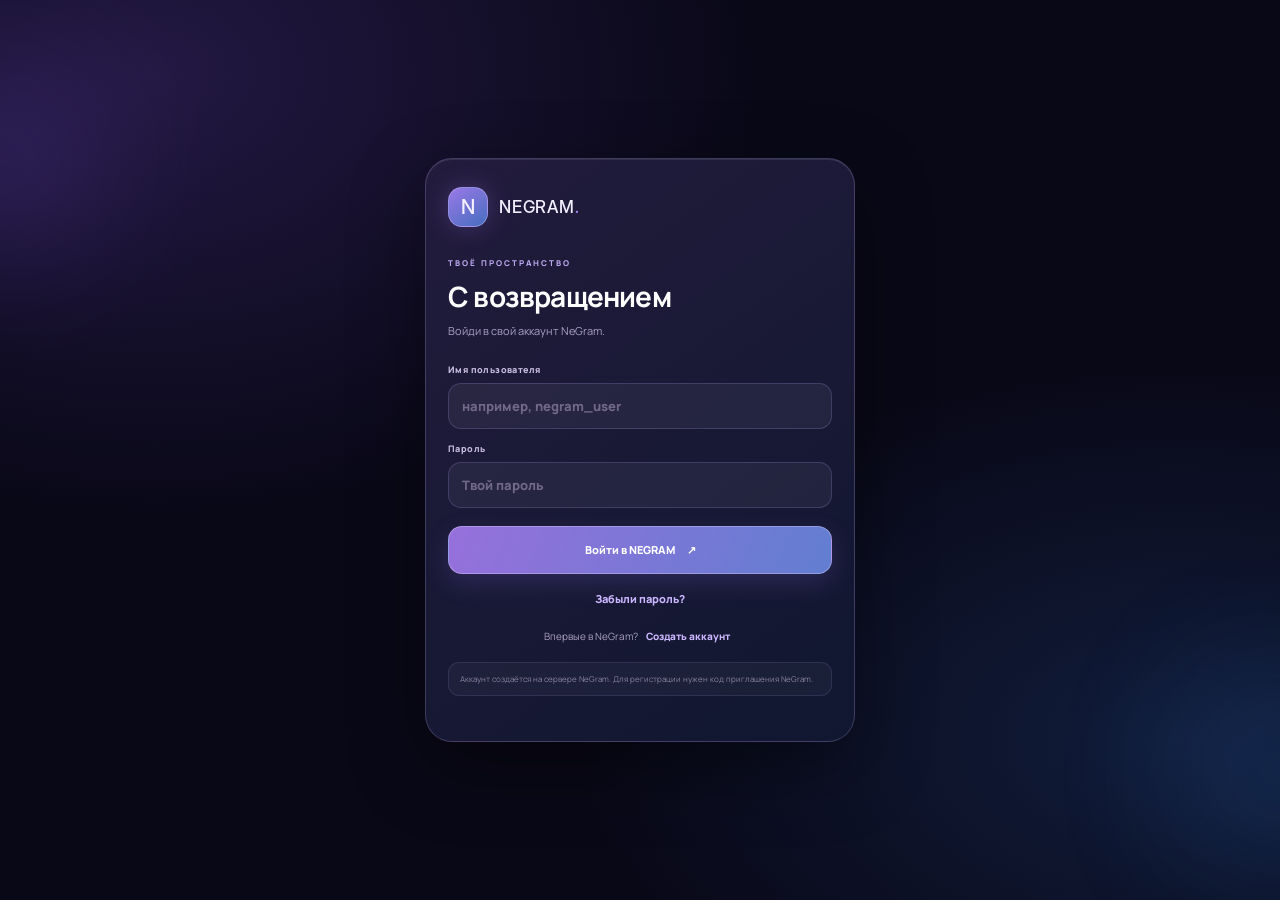
==== commit eddd4061: "Add files via upload" ====
--- a/index.html
+++ b/index.html
@@ -12,7 +12,7 @@
   <link rel="icon" href="icon.svg" type="image/svg+xml">
   <link rel="apple-touch-icon" href="apple-touch-icon.png">
   <link rel="stylesheet" href="style.css">
-  <title>NeGram 4.0 — messenger</title>
+  <title>NeGram 4.1 DEV — messenger</title>
 </head>
 <body>
   <div class="ambient ambient-one"></div><div class="ambient ambient-two"></div>
@@ -28,6 +28,23 @@
         <label>Пароль<input id="login-password" type="password" autocomplete="current-password" placeholder="Твой пароль" required></label>
         <button class="auth-submit" type="submit">Войти в NEGRAM <span>↗</span></button>
       </form>
+      <div class="auth-recovery-link"><button type="button" id="open-recovery">Забыли пароль?</button></div>
+      <section id="recovery-panel" class="recovery-panel" hidden>
+        <div class="recovery-head"><strong>Восстановление аккаунта</strong><button type="button" id="close-recovery" aria-label="Закрыть">×</button></div>
+        <div class="recovery-methods"><button type="button" class="recovery-method active" data-recovery="developer">По коду (для разработчика)</button><button type="button" class="recovery-method" data-recovery="phone">По номеру телефона</button></div>
+        <form id="developer-recovery-form" class="auth-form recovery-form">
+          <label>Имя аккаунта разработчика<input id="recovery-dev-username" autocomplete="username" value="negramdev" required></label>
+          <label>Новый пароль<input id="recovery-dev-password" type="password" minlength="8" autocomplete="new-password" placeholder="Не менее 8 символов" required></label>
+          <label>RESET_SECRET<input id="recovery-dev-secret" type="password" autocomplete="off" placeholder="Секрет из Cloudflare" required></label>
+          <button class="auth-submit" type="submit">Восстановить аккаунт</button>
+        </form>
+        <form id="phone-recovery-form" class="auth-form recovery-form" hidden>
+          <label>Привязанный номер телефона<input id="recovery-phone" type="tel" autocomplete="tel" placeholder="+7…" required></label>
+          <button class="auth-submit" type="submit">Получить SMS-код</button>
+          <p class="recovery-note">SMS-восстановление станет доступно после подключения и проверки SMS-провайдера. Если номер заранее не привязан, восстановить аккаунт по телефону нельзя.</p>
+        </form>
+        <p id="recovery-status" class="auth-error" aria-live="polite"></p>
+      </section>
       <form id="register-form" class="auth-form" hidden>
         <label>Как тебя называть<input id="register-name" maxlength="32" autocomplete="name" placeholder="Имя" required></label>
         <label>Имя пользователя<input id="register-username" maxlength="24" autocomplete="username" autocapitalize="none" placeholder="латиница, цифры и _" required></label>
@@ -61,7 +78,7 @@
 
       <section class="page" id="page-chat">
         <div class="chat-top"><button class="back-button" data-page="chats">‹</button><div class="chat-avatar small avatar-orbit"><span>✦</span><b class="online-dot"></b></div><div class="chat-top-info"><strong>Тестовый чат</strong><span><i class="online-dot tiny"></i> только на этом устройстве</span></div><div class="chat-head-actions"><button class="icon-button small-icon" id="chat-call-audio" aria-label="Аудиозвонок">☎</button><button class="icon-button small-icon" id="chat-call-video" aria-label="Видеозвонок">▣</button><button class="icon-button small-icon" id="chat-options">•••</button></div></div>
-        <div class="chat-notice"><span>◇</span> NeGram 4.0 · личные и групповые чаты.</div>
+        <div class="chat-notice"><span>◇</span> NeGram 4.1 · личные и групповые чаты.</div>
         <div class="messages-area" id="messages-area"><div class="day-divider"><span>СЕГОДНЯ</span></div><div class="welcome-message"><div class="welcome-symbol">N</div><strong>Добро пожаловать в NEGRAM</strong><p>Выбери собеседника и начни настоящую переписку через сервер NeGram.</p></div></div>
         <div class="inline-sticker-tray" id="inline-sticker-tray" hidden><div class="inline-tray-head"><strong>Стикеры NEGRAM</strong><button type="button" id="open-sticker-gallery">Все стикеры ↗</button></div><div class="inline-sticker-list" id="inline-sticker-list"></div></div>
         <div class="voice-tools" id="voice-tools" hidden><div class="voice-tool-title">ГОЛОСОВОЙ ЭФФЕКТ</div><div class="voice-presets"><button type="button" class="voice-preset active" data-voice="autotune">✨ AutoTune Pop</button><button type="button" class="voice-preset" data-voice="natural">Естественный</button><button type="button" class="voice-preset" data-voice="deep">Deep</button><button type="button" class="voice-preset" data-voice="robot">Robot</button></div><small>AutoTune Pop — демонстрационный эффект обработки голоса.</small></div>
@@ -88,6 +105,13 @@
         <div class="page-heading"><div><p class="eyebrow">ЭМОЦИИ БЕЗ СЛОВ</p><h1>NEGRAM эмоции</h1><p class="subheading">Наши собственные живые персонажи.</p></div><span class="sticker-count">01 / 08</span></div>
         <div class="sticker-feature sticker-feature-live"><div class="sticker-feature-orb"><span class="feature-spark">✦</span><span class="feature-face">N</span></div><div><span class="eyebrow">NEGRAM STUDIO · SERIES 01</span><h2>Маленькие эмоции. Большой характер.</h2><p>Оригинальные персонажи NEGRAM. Сетевая отправка стикеров подключается отдельно.</p></div></div>
         <div class="sticker-toolbar"><span>КОЛЛЕКЦИЯ · 20 СТИКЕРОВ</span><span class="live-indicator"><i></i> АНИМАЦИЯ</span></div>
+        <div class="emoji-pack-tabs" role="tablist" aria-label="Наборы Emoji">
+          <button type="button" class="emoji-pack-tab active" data-pack="crayon">🖍 Crayon</button>
+          <button type="button" class="emoji-pack-tab" data-pack="kawaii">🌸 Kawaii</button>
+          <button type="button" class="emoji-pack-tab" data-pack="emoticon">☺ Emoticon</button>
+        </div>
+        <div id="emoji-pack-grid" class="emoji-pack-grid" aria-live="polite"></div>
+        <p class="pack-footnote">Это встроенные наборы символов и анимированные превью. Авторские графические стикеры и синхронизация изображений между пользователями требуют отдельного медиахранилища.</p>
         <div class="sticker-collection" id="sticker-collection">
           <button class="sticker-card" data-sticker="pulse"><span class="sticker-art art-pulse"><svg viewBox="0 0 120 120" aria-hidden="true"><defs><radialGradient id="gPulse" cx="32%" cy="24%"><stop stop-color="#f4eaff"/><stop offset=".35" stop-color="#bd9aff"/><stop offset="1" stop-color="#6245d7"/></radialGradient></defs><circle cx="60" cy="61" r="43" fill="url(#gPulse)"/><path d="M28 48Q38 17 72 22" fill="none" stroke="#fff" stroke-opacity=".65" stroke-width="5" stroke-linecap="round"/><ellipse cx="46" cy="58" rx="5" ry="7" fill="#211743"/><ellipse cx="74" cy="58" rx="5" ry="7" fill="#211743"/><path d="M47 76Q60 88 74 75" fill="none" stroke="#34205e" stroke-width="4" stroke-linecap="round"/><path d="M20 32l5-8m70 11 7-6" stroke="#d8c4ff" stroke-width="3" stroke-linecap="round"/></svg></span><strong>Пульс</strong><small>Радость</small></button>
           <button class="sticker-card" data-sticker="wisp"><span class="sticker-art art-wisp"><svg viewBox="0 0 120 120" aria-hidden="true"><defs><linearGradient id="gWisp" x2=".9" y2="1"><stop stop-color="#fff"/><stop offset=".55" stop-color="#c9c2ff"/><stop offset="1" stop-color="#7b8eff"/></linearGradient></defs><path d="M60 18C38 18 27 37 29 62l-4 28q10-8 18 0 9-11 18 0 9-11 18 0 8-8 16 0l-4-28C93 37 82 18 60 18Z" fill="url(#gWisp)" stroke="#fff" stroke-opacity=".8" stroke-width="2"/><ellipse cx="48" cy="58" rx="4" ry="7" fill="#35305d"/><ellipse cx="71" cy="58" rx="4" ry="7" fill="#35305d"/><path d="M51 72q9 8 18 0" fill="none" stroke="#625a9b" stroke-width="3" stroke-linecap="round"/><circle cx="90" cy="28" r="5" fill="#b7a5ff"/></svg></span><strong>Висп</strong><small>Привет</small></button>
@@ -158,6 +182,15 @@
           <button class="bubble-option" data-style="pepehearts"><span class="bubble-swatch swatch-pepehearts">💚</span><span><strong>Hearts</strong><small>Сердца и мягкие оттенки</small></span><i>✓</i></button>
           <button class="bubble-option" data-style="pig"><span class="bubble-swatch swatch-pig">🐷</span><span><strong>Pink Pig</strong><small>Розовый и округлый</small></span><i>✓</i></button>
           <button class="bubble-option" data-style="shark"><span class="bubble-swatch swatch-shark">🦈</span><span><strong>Shark</strong><small>Морской сине-серый стиль</small></span><i>✓</i></button>
+          <button class="bubble-option" data-style="heartpepe"><span class="bubble-swatch swatch-pepehearts">💚</span><span><strong>Heart Pepe</strong><small>Фигурный вариант с сердцами</small></span><i>✓</i></button>
+          <button class="bubble-option" data-style="pigshark"><span class="bubble-swatch swatch-shark">🐷</span><span><strong>Pig Shark</strong><small>Персонажный вариант</small></span><i>✓</i></button>
+          <button class="bubble-option" data-style="doge"><span class="bubble-swatch swatch-capybara">🐕</span><span><strong>Doge</strong><small>Собачий персонажный стиль</small></span><i>✓</i></button>
+          <button class="bubble-option" data-style="dino"><span class="bubble-swatch swatch-frog">🦖</span><span><strong>Dino</strong><small>Динозавр</small></span><i>✓</i></button>
+          <button class="bubble-option" data-style="tonguebear"><span class="bubble-swatch swatch-rose">🐻</span><span><strong>Tongue Bear</strong><small>Медвежонок</small></span><i>✓</i></button>
+          <button class="bubble-option" data-style="frogchick"><span class="bubble-swatch swatch-duck">🐸</span><span><strong>Frog Chick</strong><small>Лягушка и цыплёнок</small></span><i>✓</i></button>
+          <button class="bubble-option" data-style="dachshund"><span class="bubble-swatch swatch-capybara">🐕</span><span><strong>Dachshund</strong><small>Такса</small></span><i>✓</i></button>
+          <button class="bubble-option" data-style="hungrydog"><span class="bubble-swatch swatch-rose">🐶</span><span><strong>Hungry Dog</strong><small>Голодный пёс</small></span><i>✓</i></button>
+          <button class="bubble-option" data-style="excitedpepe"><span class="bubble-swatch swatch-frog">🐸</span><span><strong>Excited Pepe</strong><small>Эмоциональная лягушка</small></span><i>✓</i></button>
         </div>
       </section>
 
@@ -204,8 +237,9 @@
         <div class="settings-group"><span class="group-label">ВНЕШНИЙ ВИД</span><button class="setting-row" data-page="bubbles"><span class="setting-icon violet">▱</span><span><strong>Пузыри сообщений</strong><small>Стиль и внешний вид</small></span><b>›</b></button><button class="setting-row" id="theme-toggle"><span class="setting-icon blue">☼</span><span><strong>Свечение интерфейса</strong><small>Мягкие акценты NEGRAM</small></span><span class="toggle on" id="glow-toggle"></span></button></div>
         <div class="settings-group"><span class="group-label">ПЕРСОНАЛИЗАЦИЯ</span><button class="setting-row" data-page="themes"><span class="setting-icon violet">✧</span><span><strong>Темы оформления</strong><small>Цвета и атмосфера приложения</small></span><b>›</b></button><button class="setting-row" data-page="premium"><span class="setting-icon silver">✦</span><span><strong>NeGram +</strong><small>Подписка и дополнительные возможности</small></span><b>›</b></button></div>
         <div class="settings-group"><span class="group-label">АККАУНТ</span><button class="setting-row" data-page="profile"><span class="setting-icon violet">◉</span><span><strong>Мой профиль</strong><small>Имя, описание, фотография и данные аккаунта</small></span><b>›</b></button><button class="setting-row" id="switch-account"><span class="setting-icon violet">⇄</span><span><strong>Сменить аккаунт</strong><small>Выйти или войти под другим профилем</small></span><b>›</b></button></div>
+        <div class="settings-group" id="phone-security-group"><span class="group-label">БЕЗОПАСНОСТЬ АККАУНТА</span><div class="phone-bind-card"><strong>Номер телефона</strong><p id="phone-bind-status">Номер не привязан. Без заранее подтверждённого номера восстановление через SMS недоступно.</p><form id="phone-bind-form" class="account-edit-fields"><label>Номер телефона<input id="phone-bind-input" type="tel" autocomplete="tel" placeholder="+33… или +7…" required></label><button class="profile-save-button" type="submit">Привязать номер</button></form><small id="phone-bind-note">Для реальной привязки требуется подключённый SMS-провайдер. Сейчас отправка SMS не настроена.</small></div></div>
         <div class="settings-group"><span class="group-label">КОНФИДЕНЦИАЛЬНОСТЬ</span><label class="setting-row setting-toggle-row"><span class="setting-icon blue">◌</span><span><strong>Показывать статус «В сети»</strong><small>Разрешить другим видеть твоё присутствие</small></span><input id="show-online-setting" type="checkbox" checked></label><label class="setting-row setting-toggle-row" data-owner-only><span class="setting-icon violet">👻</span><span><strong>Ghost Plus</strong><small>Скрыть своё присутствие (доступно разработчику)</small></span><input id="ghost-plus-setting" type="checkbox"></label></div>
-        <div class="settings-group" id="developer-settings-group" hidden><span class="group-label">ПАНЕЛЬ РАЗРАБОТЧИКА</span><button class="setting-row" data-page="developer"><span class="setting-icon silver">⌘</span><span><strong>NeGram Developer</strong><small>Онлайн, младшие разработчики и коды подписки</small></span><b>›</b></button></div><div class="settings-group"><span class="group-label">ПРИЛОЖЕНИЕ</span><button class="setting-row" id="install-help"><span class="setting-icon pink">⌂</span><span><strong>Установка на iPhone</strong><small>Добавить NEGRAM на экран «Домой»</small></span><b>›</b></button><button class="setting-row" id="about-button"><span class="setting-icon silver">✦</span><span><strong>О NEGRAM</strong><small>Версия 4.0 · тестовая сборка</small></span><b>›</b></button></div>
+        <div class="settings-group" id="developer-settings-group" hidden><span class="group-label">ПАНЕЛЬ РАЗРАБОТЧИКА</span><button class="setting-row" data-page="developer"><span class="setting-icon silver">⌘</span><span><strong>NeGram Developer</strong><small>Онлайн, младшие разработчики и коды подписки</small></span><b>›</b></button></div><div class="settings-group"><span class="group-label">ПРИЛОЖЕНИЕ</span><button class="setting-row" id="install-help"><span class="setting-icon pink">⌂</span><span><strong>Установка на iPhone</strong><small>Добавить NEGRAM на экран «Домой»</small></span><b>›</b></button><button class="setting-row" id="about-button"><span class="setting-icon silver">✦</span><span><strong>О NEGRAM</strong><small>Версия 4.1 DEV · тестовая сборка</small></span><b>›</b></button></div>
         <p class="settings-foot">NEGRAM <span>•</span> ТВОЁ ПРОСТРАНСТВО</p>
       </section>
     </main>
--- a/style.css
+++ b/style.css
@@ -133,3 +133,48 @@
 body[data-bubble="tiktok"] .message{border-radius:20px 20px 20px 6px;box-shadow:0 6px 18px #0003;font-weight:520;max-width:min(78%,420px)}body[data-bubble="tiktok"] .message.outgoing{border-radius:20px 20px 6px 20px;background:linear-gradient(135deg,#7a5cff,#b14bdb);border:1px solid #ffffff26}body[data-bubble="tiktok"] .message.incoming{background:#24232e;border:1px solid #ffffff13}body[data-bubble="tiktok"] .message.outgoing:after{content:"";position:absolute;right:-4px;bottom:0;width:10px;height:10px;background:#a35ae8;clip-path:polygon(0 0,100% 100%,0 100%)}
 body[data-bubble="cartoon"] .message{border:2px solid #f5eaff;border-radius:24px;box-shadow:3px 4px 0 #0005}body[data-bubble="cartoon"] .message.outgoing{background:#8265d9}body[data-bubble="roblox"] .message.outgoing{background:linear-gradient(135deg,#fa6bc4,#785bff);border:1px solid #ffd9f5;box-shadow:0 0 15px #e77ce955}body[data-bubble="frog"] .message.outgoing{background:linear-gradient(135deg,#5aab62,#246b55);border-radius:22px 22px 5px 22px}body[data-bubble="duck"] .message.outgoing{background:linear-gradient(135deg,#ffe28a,#c78c34);color:#382817}body[data-bubble="capybara"] .message.outgoing{background:linear-gradient(135deg,#b88b64,#76543e);border-radius:23px}body[data-bubble="strongcat"] .message.outgoing{background:linear-gradient(135deg,#555e6d,#202633);border:1px solid #9aa8bb}body[data-bubble="facepalm"] .message.outgoing{background:linear-gradient(135deg,#80c878,#3c7950)}body[data-bubble="pepehearts"] .message.outgoing{background:linear-gradient(135deg,#a8e7ae,#398b65);color:#102d1e}body[data-bubble="pig"] .message.outgoing{background:linear-gradient(135deg,#ffbfd2,#d96f98);color:#4d1830}body[data-bubble="shark"] .message.outgoing{background:linear-gradient(135deg,#6ca9c8,#315a7b)}
 @media(max-width:600px){.chat-head-actions{gap:3px}.chat-head-actions .icon-button{min-width:34px;padding:7px}.account-edit-fields{gap:9px}}
+
+
+/* NeGram 4.1 DEV — Telegram-inspired information architecture, preserving NeGram palette */
+@media(min-width:900px){
+ .app-shell{width:100%;max-width:1440px;min-height:100dvh;padding:0 24px 24px;display:grid;grid-template-columns: minmax(310px,390px) minmax(0,1fr);grid-template-rows:64px 1fr;column-gap:18px}
+ .topbar{grid-column:1 / -1;height:64px;padding:0 6px}
+ #main-content{display:contents}
+ #page-chats{display:none!important}
+ #page-chat{display:none!important}
+ #page-chats.active,#page-chat.active{display:flex!important;flex-direction:column;min-height:calc(100dvh - 100px);padding:16px;border:1px solid var(--line);border-radius:18px;background:rgba(20,18,39,.88);overflow:hidden}
+ #page-chats.active{grid-column:1;grid-row:2}
+ #page-chat.active{grid-column:2;grid-row:2}
+ .bottom-nav{position:fixed;left:24px;top:82px;bottom:auto;transform:none;width:62px;padding:10px 5px;border:1px solid var(--line);border-radius:17px;display:flex;flex-direction:column;gap:14px;background:rgba(13,11,29,.94)}
+ .app-shell{padding-left:100px}
+ .messages-area{flex:1;height:auto;max-height:none;min-height:320px}
+ .chat-top{position:sticky;top:0;padding:5px 0 12px;border-bottom:1px solid var(--line)}
+ .network-chat-card{border-radius:12px;padding:11px;background:rgba(255,255,255,.035);box-shadow:none}
+ .network-chat-list{gap:4px;overflow:auto}
+ .page-heading{margin-bottom:14px}
+}
+@media(max-width:899px){.app-shell{width:100%;max-width:760px}.page{padding-top:22px}}
+.network-chat-card{border-radius:14px;box-shadow:none}.network-chat-card:hover{background:rgba(130,105,205,.14);border-color:rgba(190,170,255,.3)}
+.bottom-nav{border-radius:0}.page-heading h1{letter-spacing:-.7px}
+.auth-recovery-link{text-align:center;margin-top:12px}.auth-recovery-link button{border:0;background:none;color:#cbb7ff;font-size:11px;font-weight:800}
+.recovery-panel{margin-top:14px;padding:14px;border:1px solid rgba(190,170,255,.2);border-radius:16px;background:rgba(25,22,49,.96)}.recovery-panel[hidden]{display:none}.recovery-head{display:flex;justify-content:space-between;align-items:center;margin-bottom:12px}.recovery-head strong{font-size:13px}.recovery-head button{border:0;background:transparent;color:#fff;font-size:22px}.recovery-methods{display:grid;grid-template-columns:1fr 1fr;gap:7px;margin-bottom:12px}.recovery-method{padding:10px 7px;border:1px solid var(--line);border-radius:11px;background:rgba(255,255,255,.04);font-size:10px;color:#c9c1db}.recovery-method.active{border-color:#a98cff;background:rgba(169,140,255,.16);color:#fff}.recovery-form{margin-top:10px}.recovery-note{font-size:9px;line-height:1.55;color:#aaa1c3}.phone-bind-card{padding:13px;border:1px solid var(--line);border-radius:14px;background:rgba(255,255,255,.025)}.phone-bind-card strong{font-size:12px}.phone-bind-card p,.phone-bind-card small{font-size:10px;line-height:1.55;color:var(--muted)}
+.emoji-pack-tabs{display:flex;gap:8px;overflow:auto;padding:3px 0 10px}.emoji-pack-tab{white-space:nowrap;padding:9px 13px;border:1px solid var(--line);border-radius:20px;background:rgba(255,255,255,.04);font-size:10px;color:#c7bddb}.emoji-pack-tab.active{background:rgba(169,140,255,.2);border-color:#a98cff;color:#fff}.emoji-pack-grid{display:grid;grid-template-columns:repeat(4,minmax(0,1fr));gap:8px;margin:12px 0}.emoji-pack-item{min-height:86px;display:flex;flex-direction:column;align-items:center;justify-content:center;gap:6px;border:1px solid var(--line);border-radius:14px;background:rgba(255,255,255,.035)}.emoji-pack-face{font-size:30px;animation:faceBob 2s ease-in-out infinite}.emoji-pack-item small{font-size:9px;color:#a99fbd}.pack-footnote{font-size:9px;line-height:1.55;color:#8f88a7;margin:12px 0 18px}
+/* Character-inspired bubble variants: distinct shape and decoration, not claimed as pixel-identical TikTok assets. */
+body[data-bubble="heartpepe"] .message.outgoing,body[data-bubble="pepehearts"] .message.outgoing{background:linear-gradient(145deg,#b9efb2,#3e9869);color:#173b29;border-radius:22px 22px 7px 22px}
+body[data-bubble="pigshark"] .message.outgoing{background:linear-gradient(145deg,#ffc5d9,#72b7d3);color:#38263c;border-radius:22px 8px 22px 22px}
+body[data-bubble="doge"] .message.outgoing{background:linear-gradient(145deg,#f3d9a0,#b9824f);color:#3e281b;border-radius:24px 24px 8px 24px}
+body[data-bubble="dino"] .message.outgoing{background:linear-gradient(145deg,#9be3a4,#397e61);border-radius:24px 24px 7px 24px}
+body[data-bubble="tonguebear"] .message.outgoing{background:linear-gradient(145deg,#eac4a8,#a96d63);color:#422b28;border-radius:24px 24px 7px 24px}
+body[data-bubble="frogchick"] .message.outgoing{background:linear-gradient(145deg,#c7e78c,#f4d978);color:#3c421c;border-radius:24px 8px 24px 24px}
+body[data-bubble="dachshund"] .message.outgoing{background:linear-gradient(145deg,#d9a16d,#885b3c);border-radius:24px 24px 7px 24px}
+body[data-bubble="hungrydog"] .message.outgoing{background:linear-gradient(145deg,#ffe1a0,#d69b59);color:#473019;border-radius:24px 24px 7px 24px}
+body[data-bubble="excitedpepe"] .message.outgoing{background:linear-gradient(145deg,#a8e8a7,#4d9d70);color:#173a28;border-radius:24px 24px 7px 24px}
+body[data-bubble="heartpepe"] .preview-bubble.outgoing,body[data-bubble="pepehearts"] .preview-bubble.outgoing{background:linear-gradient(145deg,#b9efb2,#3e9869);color:#173b29;border-radius:22px 22px 7px 22px}
+body[data-bubble="pigshark"] .preview-bubble.outgoing{background:linear-gradient(145deg,#ffc5d9,#72b7d3);color:#38263c;border-radius:22px 8px 22px 22px}
+body[data-bubble="doge"] .preview-bubble.outgoing{background:linear-gradient(145deg,#f3d9a0,#b9824f);color:#3e281b;border-radius:24px 24px 8px 24px}
+body[data-bubble="dino"] .preview-bubble.outgoing{background:linear-gradient(145deg,#9be3a4,#397e61);border-radius:24px 24px 7px 24px}
+body[data-bubble="tonguebear"] .preview-bubble.outgoing{background:linear-gradient(145deg,#eac4a8,#a96d63);color:#422b28;border-radius:24px 24px 7px 24px}
+body[data-bubble="frogchick"] .preview-bubble.outgoing{background:linear-gradient(145deg,#c7e78c,#f4d978);color:#3c421c;border-radius:24px 8px 24px 24px}
+body[data-bubble="dachshund"] .preview-bubble.outgoing{background:linear-gradient(145deg,#d9a16d,#885b3c);border-radius:24px 24px 7px 24px}
+body[data-bubble="hungrydog"] .preview-bubble.outgoing{background:linear-gradient(145deg,#ffe1a0,#d69b59);color:#473019;border-radius:24px 24px 7px 24px}
+body[data-bubble="excitedpepe"] .preview-bubble.outgoing{background:linear-gradient(145deg,#a8e8a7,#4d9d70);color:#173a28;border-radius:24px 24px 7px 24px}
